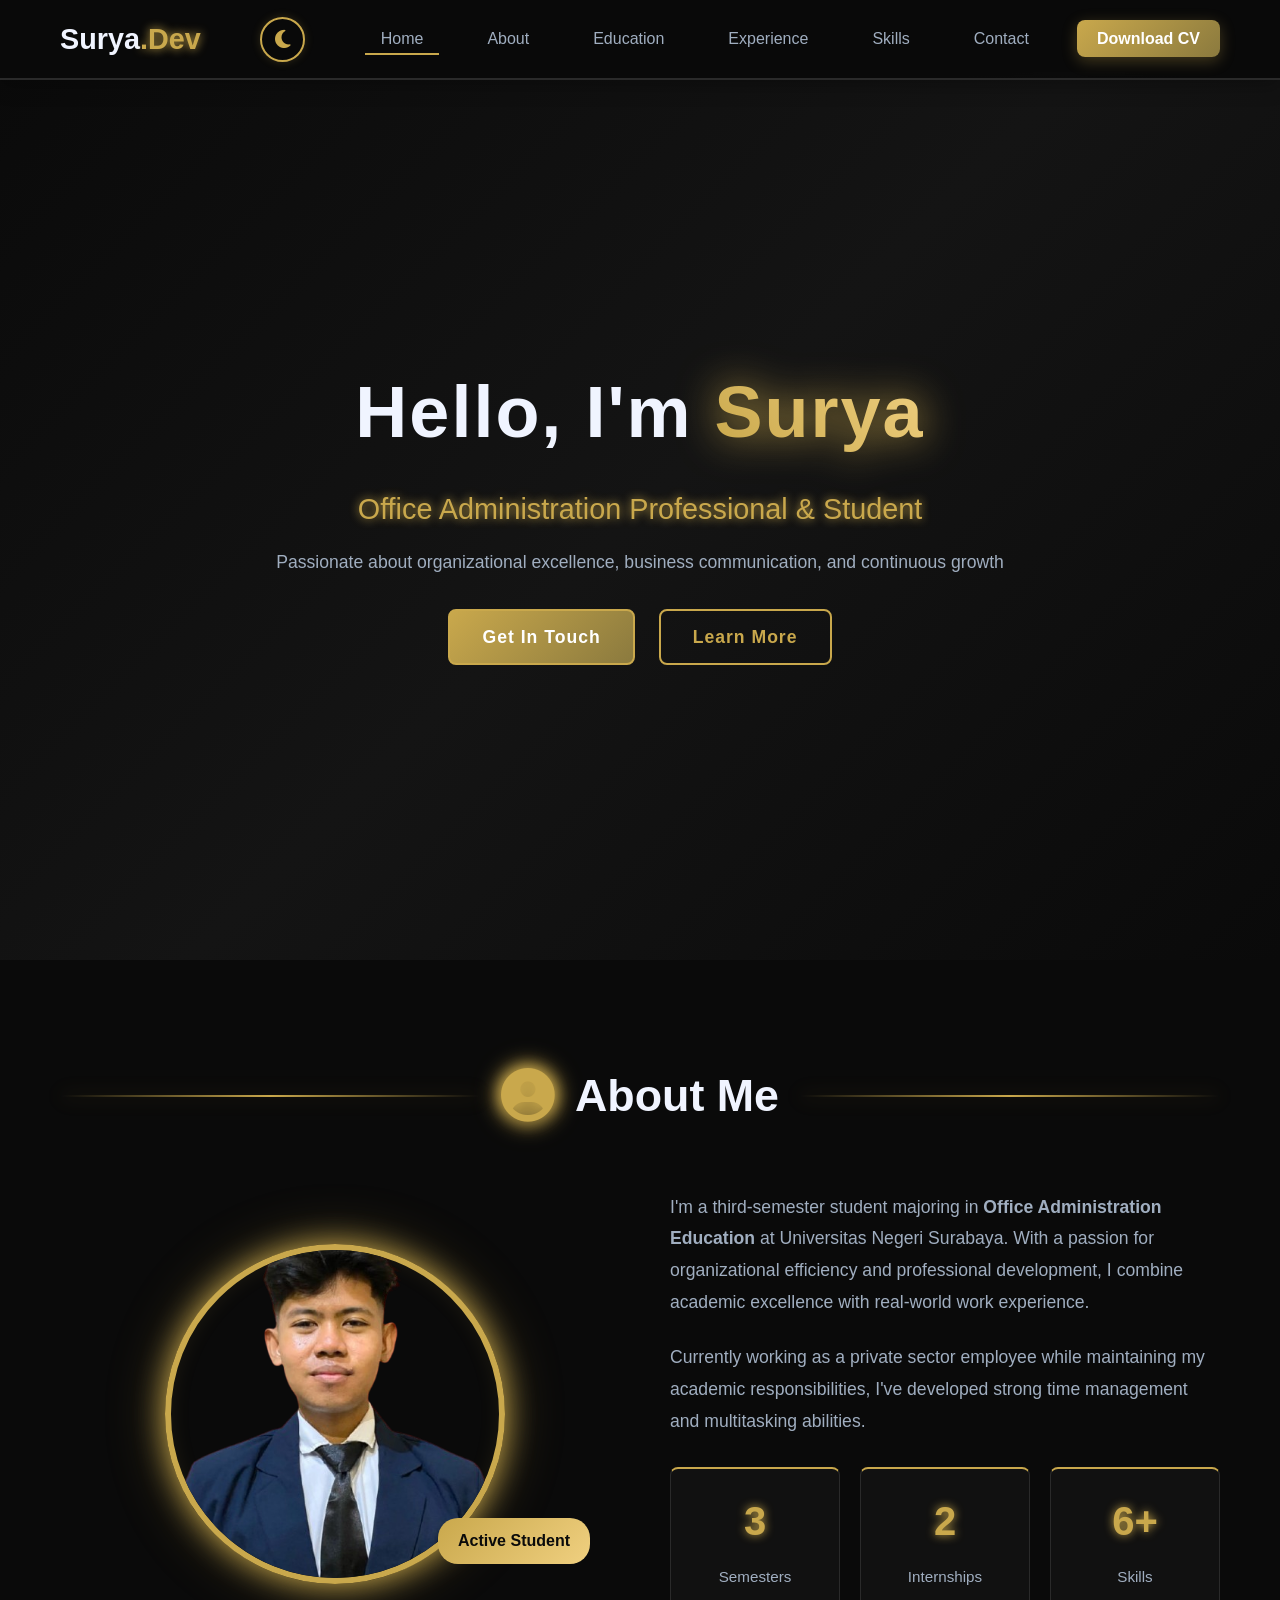
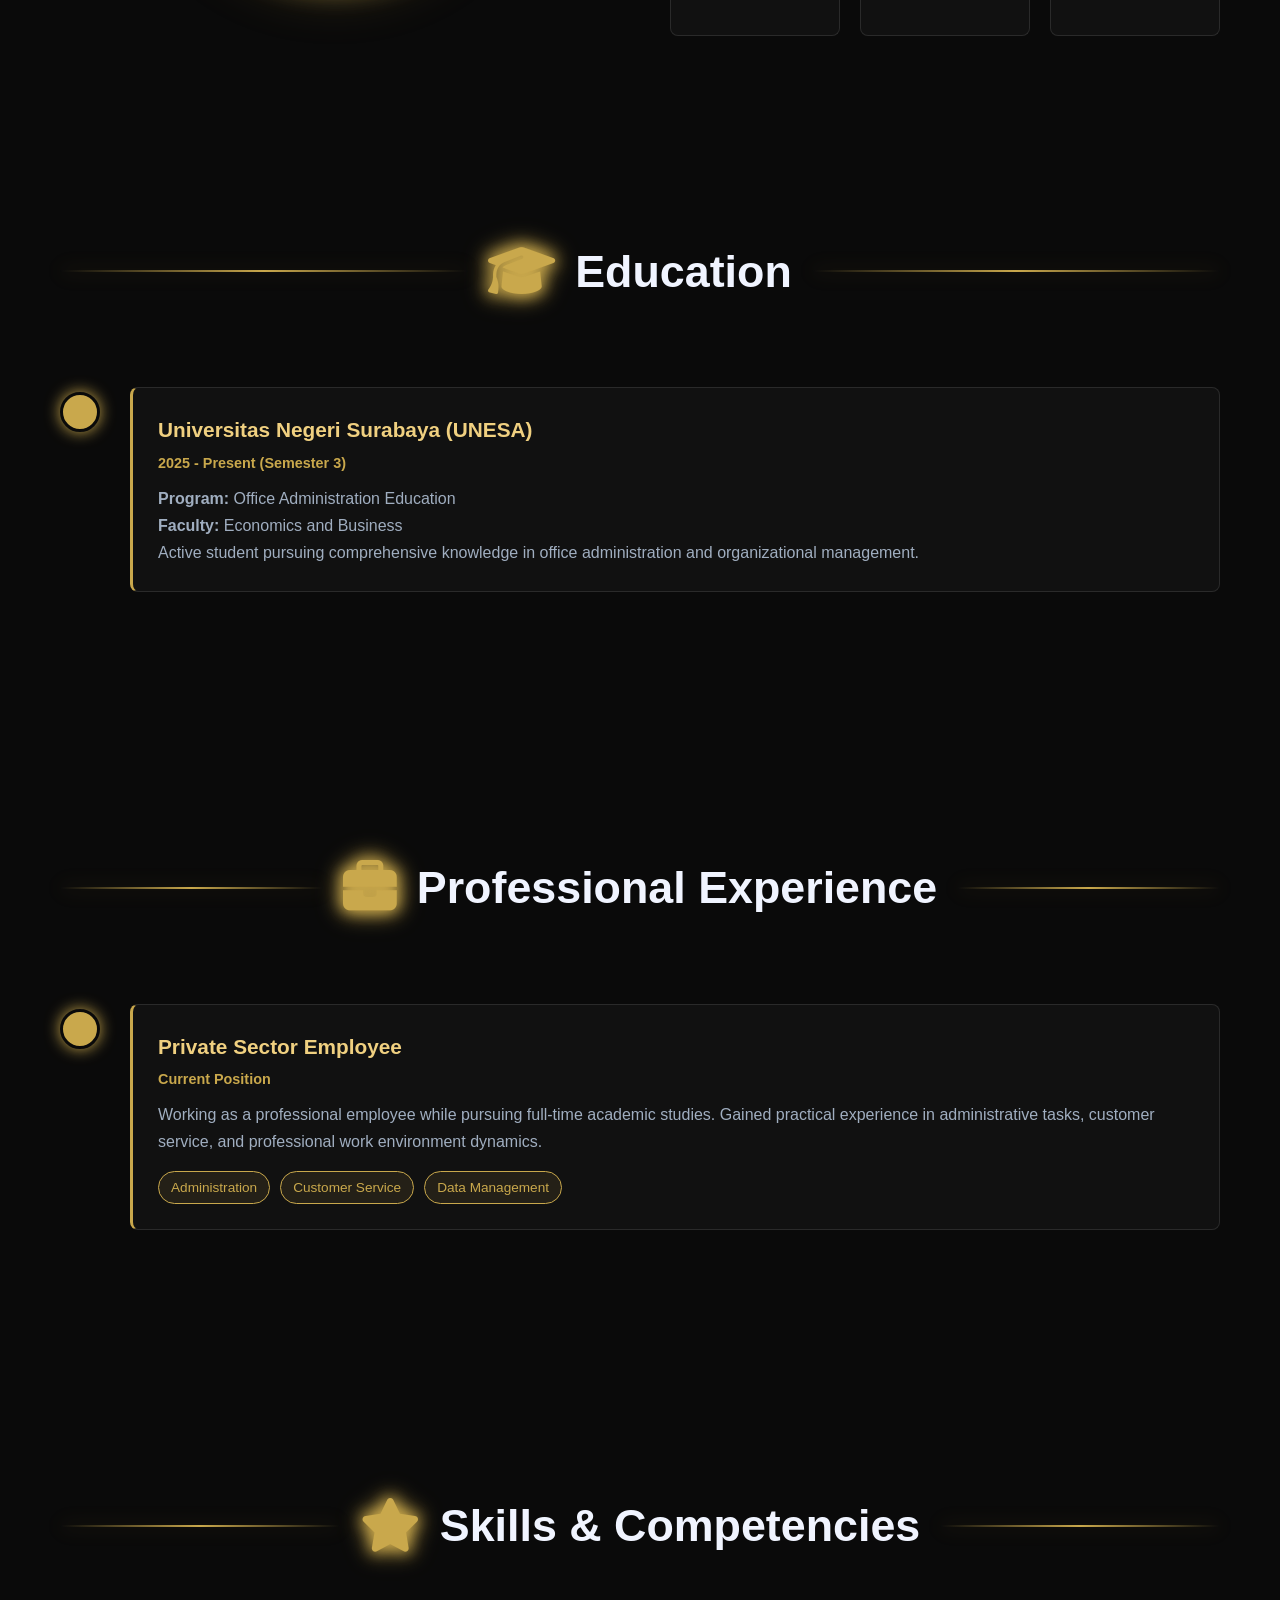
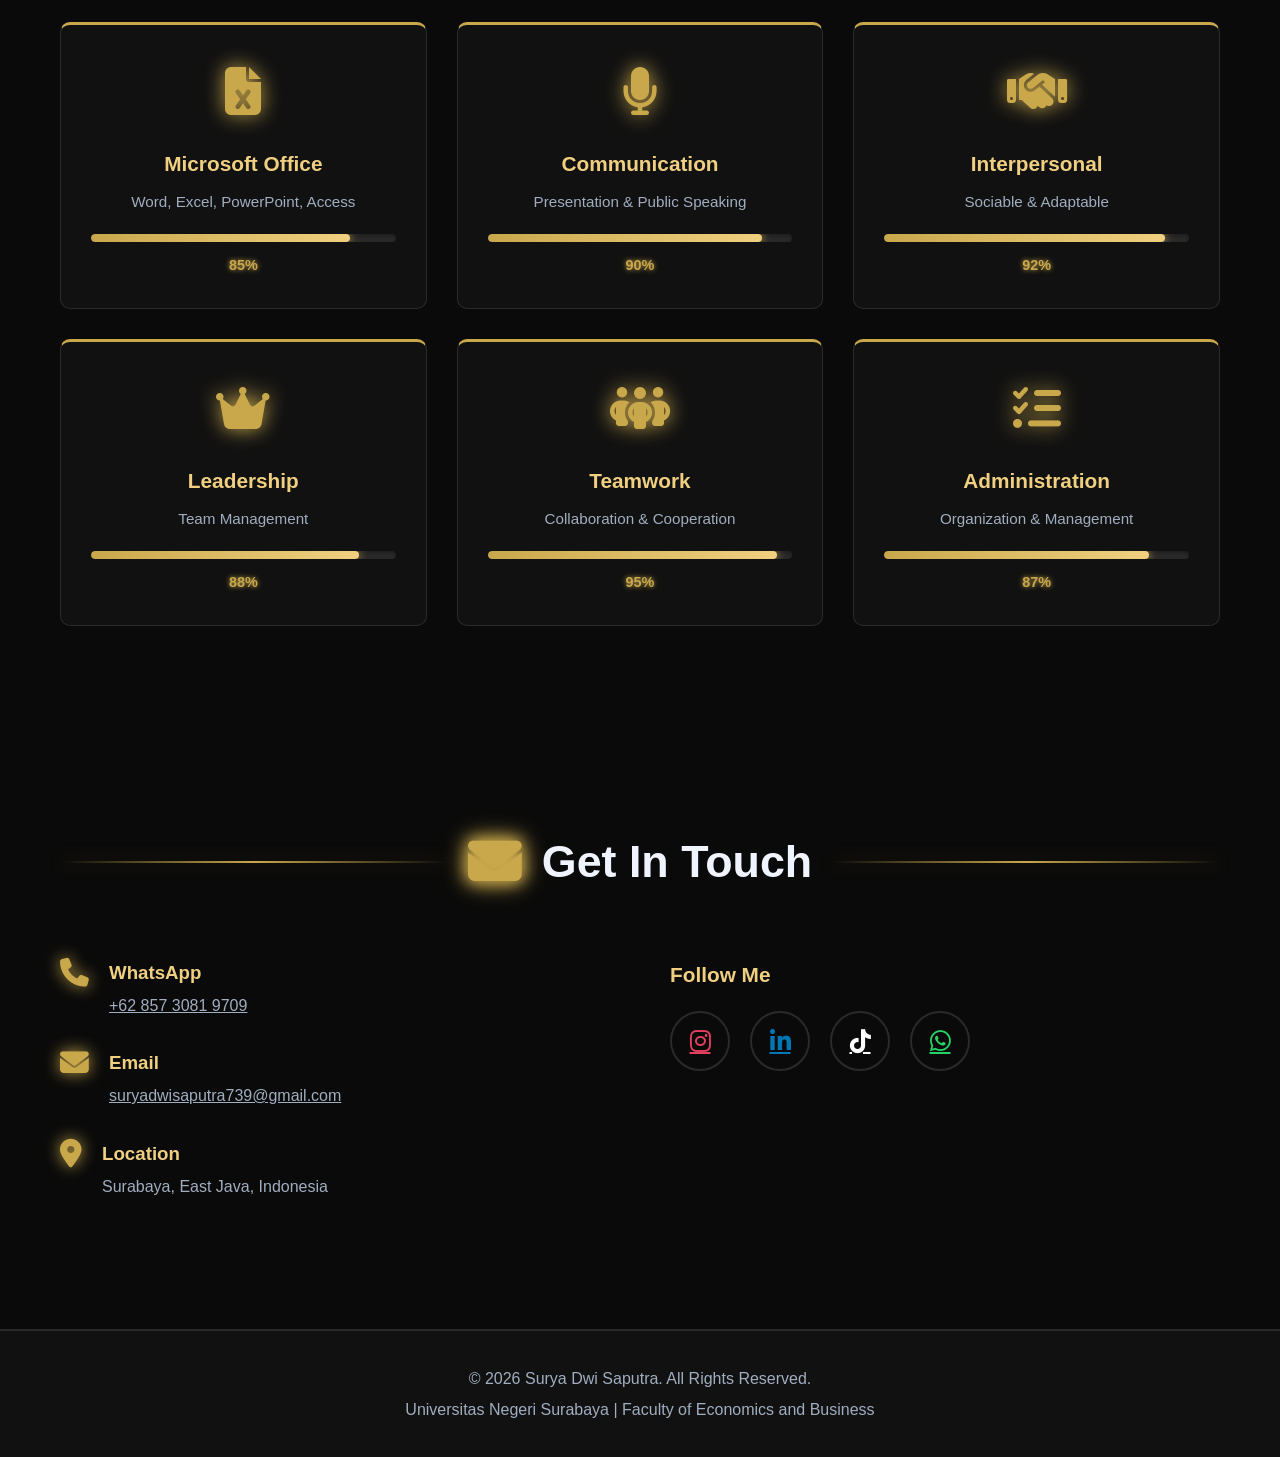
==== index.html @ aab59c37 "Add files via upload" ====
<!DOCTYPE html>
<html lang="en">
<head>
    <meta charset="UTF-8">
    <meta name="viewport" content="width=device-width, initial-scale=1.0">
    <title>Surya Dwi Saputra - Portfolio</title>
    <link rel="stylesheet" href="https://cdnjs.cloudflare.com/ajax/libs/font-awesome/6.4.0/css/all.min.css">
    <link rel="stylesheet" href="style.css">
</head>
<body>
    <!-- Progress Bar -->
    <div class="progress-bar"></div>

    <!-- Navigation -->
    <nav class="navbar">
        <div class="nav-container">
            <div class="nav-logo">
                <span class="logo-text">Surya<span class="accent">.Dev</span></span>
            </div>
            <button class="theme-toggle" id="themeToggle" title="Toggle Dark/Light Mode">
                <i class="fas fa-moon"></i>
            </button>
            <div class="hamburger" id="hamburger">
                <span></span>
                <span></span>
                <span></span>
            </div>
            <ul class="nav-menu" id="navMenu">
                <li><a href="#home" class="nav-link">Home</a></li>
                <li><a href="#about" class="nav-link">About</a></li>
                <li><a href="#education" class="nav-link">Education</a></li>
                <li><a href="#experience" class="nav-link">Experience</a></li>
                <li><a href="#skills" class="nav-link">Skills</a></li>
                <li><a href="#contact" class="nav-link">Contact</a></li>
                <li><a href="cv.pdf" class="nav-link btn-cv" download>Download CV</a></li>
            </ul>
        </div>
    </nav>

    <!-- Hero Section -->
    <section class="hero" id="home">
        <div class="hero-content">
            <h1 class="hero-title">Hello, I'm <span class="accent-text">Surya</span></h1>
            <p class="hero-subtitle">Office Administration Professional & Student</p>
            <p class="hero-description">
                Passionate about organizational excellence, business communication, and continuous growth
            </p>
            <div class="hero-buttons">
                <a href="#contact" class="btn btn-primary">Get In Touch</a>
                <a href="#about" class="btn btn-secondary">Learn More</a>
            </div>
        </div>
    </section>

    <!-- About Section -->
    <section class="section" id="about">
        <div class="container">
            <h2 class="section-title"><i class="fas fa-user-circle"></i> About Me</h2>
            <div class="about-wrapper">
                <div class="profile-container">
                    <img src="profile.png" alt="Surya Dwi Saputra" class="profile-img">
                    <div class="profile-badge">Active Student</div>
                </div>
                <div class="about-text">
                    <p>
                        I'm a third-semester student majoring in <strong>Office Administration Education</strong> at Universitas Negeri Surabaya. With a passion for organizational efficiency and professional development, I combine academic excellence with real-world work experience.
                    </p>
                    <p>
                        Currently working as a private sector employee while maintaining my academic responsibilities, I've developed strong time management and multitasking abilities.
                    </p>
                    <div class="about-stats">
                        <div class="stat-box">
                            <h3>3</h3>
                            <p>Semesters</p>
                        </div>
                        <div class="stat-box">
                            <h3>2</h3>
                            <p>Internships</p>
                        </div>
                        <div class="stat-box">
                            <h3>6+</h3>
                            <p>Skills</p>
                        </div>
                    </div>
                </div>
            </div>
        </div>
    </section>

    <!-- Education Section -->
    <section class="section" id="education">
        <div class="container">
            <h2 class="section-title"><i class="fas fa-graduation-cap"></i> Education</h2>
            <div class="timeline">
                <div class="timeline-item">
                    <div class="timeline-marker"></div>
                    <div class="timeline-content">
                        <h3>Universitas Negeri Surabaya (UNESA)</h3>
                        <p class="timeline-date">2025 - Present (Semester 3)</p>
                        <p class="timeline-description">
                            <strong>Program:</strong> Office Administration Education<br>
                            <strong>Faculty:</strong> Economics and Business<br>
                            Active student pursuing comprehensive knowledge in office administration and organizational management.
                        </p>
                    </div>
                </div>
            </div>
        </div>
    </section>

    <!-- Experience Section -->
    <section class="section" id="experience">
        <div class="container">
            <h2 class="section-title"><i class="fas fa-briefcase"></i> Professional Experience</h2>
            <div class="timeline">
                <div class="timeline-item">
                    <div class="timeline-marker"></div>
                    <div class="timeline-content">
                        <h3>Private Sector Employee</h3>
                        <p class="timeline-date">Current Position</p>
                        <p class="timeline-description">
                            Working as a professional employee while pursuing full-time academic studies. 
                            Gained practical experience in administrative tasks, customer service, and professional work environment dynamics.
                        </p>
                        <div class="timeline-tags">
                            <span class="tag">Administration</span>
                            <span class="tag">Customer Service</span>
                            <span class="tag">Data Management</span>
                        </div>
                    </div>
                </div>
            </div>
        </div>
    </section>

    <!-- Skills Section -->
    <section class="section" id="skills">
        <div class="container">
            <h2 class="section-title"><i class="fas fa-star"></i> Skills & Competencies</h2>
            <div class="skills-grid">
                <div class="skill-card">
                    <div class="skill-icon"><i class="fas fa-file-excel"></i></div>
                    <h3>Microsoft Office</h3>
                    <p>Word, Excel, PowerPoint, Access</p>
                    <div class="skill-bar">
                        <div class="skill-progress" style="width: 85%;"></div>
                    </div>
                    <span class="skill-percent">85%</span>
                </div>

                <div class="skill-card">
                    <div class="skill-icon"><i class="fas fa-microphone"></i></div>
                    <h3>Communication</h3>
                    <p>Presentation & Public Speaking</p>
                    <div class="skill-bar">
                        <div class="skill-progress" style="width: 90%;"></div>
                    </div>
                    <span class="skill-percent">90%</span>
                </div>

                <div class="skill-card">
                    <div class="skill-icon"><i class="fas fa-handshake"></i></div>
                    <h3>Interpersonal</h3>
                    <p>Sociable & Adaptable</p>
                    <div class="skill-bar">
                        <div class="skill-progress" style="width: 92%;"></div>
                    </div>
                    <span class="skill-percent">92%</span>
                </div>

                <div class="skill-card">
                    <div class="skill-icon"><i class="fas fa-crown"></i></div>
                    <h3>Leadership</h3>
                    <p>Team Management</p>
                    <div class="skill-bar">
                        <div class="skill-progress" style="width: 88%;"></div>
                    </div>
                    <span class="skill-percent">88%</span>
                </div>

                <div class="skill-card">
                    <div class="skill-icon"><i class="fas fa-people-group"></i></div>
                    <h3>Teamwork</h3>
                    <p>Collaboration & Cooperation</p>
                    <div class="skill-bar">
                        <div class="skill-progress" style="width: 95%;"></div>
                    </div>
                    <span class="skill-percent">95%</span>
                </div>

                <div class="skill-card">
                    <div class="skill-icon"><i class="fas fa-tasks"></i></div>
                    <h3>Administration</h3>
                    <p>Organization & Management</p>
                    <div class="skill-bar">
                        <div class="skill-progress" style="width: 87%;"></div>
                    </div>
                    <span class="skill-percent">87%</span>
                </div>
            </div>
        </div>
    </section>

    <!-- Contact Section -->
    <section class="section" id="contact">
        <div class="container">
            <h2 class="section-title"><i class="fas fa-envelope"></i> Get In Touch</h2>
            <div class="contact-wrapper">
                <div class="contact-info">
                    <div class="contact-item">
                        <i class="fas fa-phone"></i>
                        <div>
                            <h3>WhatsApp</h3>
                            <a href="https://wa.me/6285730819709" target="_blank">+62 857 3081 9709</a>
                        </div>
                    </div>
                    <div class="contact-item">
                        <i class="fas fa-envelope"></i>
                        <div>
                            <h3>Email</h3>
                            <a href="mailto:suryadwisaputra739@gmail.com">suryadwisaputra739@gmail.com</a>
                        </div>
                    </div>
                    <div class="contact-item">
                        <i class="fas fa-map-marker-alt"></i>
                        <div>
                            <h3>Location</h3>
                            <p>Surabaya, East Java, Indonesia</p>
                        </div>
                    </div>
                </div>
                <div class="social-links">
                    <h3>Follow Me</h3>
                    <div class="social-buttons">
                        <a href="https://www.instagram.com/sryaasptraa" target="_blank" class="social-btn instagram" title="Instagram">
                            <i class="fab fa-instagram"></i>
                        </a>
                        <a href="https://www.linkedin.com/in/surya-dwi-saputra-48396b37a" target="_blank" class="social-btn linkedin" title="LinkedIn">
                            <i class="fab fa-linkedin-in"></i>
                        </a>
                        <a href="https://www.tiktok.com/@sryaasptraa" target="_blank" class="social-btn tiktok" title="TikTok">
                            <i class="fab fa-tiktok"></i>
                        </a>
                        <a href="https://wa.me/6285730819709" target="_blank" class="social-btn whatsapp" title="WhatsApp">
                            <i class="fab fa-whatsapp"></i>
                        </a>
                    </div>
                </div>
            </div>
        </div>
    </section>

    <!-- Footer -->
    <footer class="footer">
        <p>&copy; 2026 Surya Dwi Saputra. All Rights Reserved.</p>
        <p>Universitas Negeri Surabaya | Faculty of Economics and Business</p>
    </footer>

    <!-- Back to Top Button -->
    <button class="back-to-top" id="backToTop" title="Back to top">
        <i class="fas fa-chevron-up"></i>
    </button>

    <script src="script.js"></script>
</body>
</html>
---- style.css ----
/* ============================================
   PORTFOLIO CSS - SURYA DWISAPUTRA
   ============================================ */

/* CSS Variables */
:root {
    --primary-gold: #c9a84c;
    --light-gold: #f0d080;
    --dark-gold: #8b7a3e;
    --accent-gold: #d4af37;
    --primary-black: #0a0a0a;
    --dark-gray: #1a1a1a;
    --card-bg: #111111;
    --border-color: #2a2a2a;
    --accent-gold: #fbbf24;
    --text-light: #f0f4ff;
    --text-gray: #a0aec0;
    --text-muted: #6b7280;
    --transition: all 0.4s cubic-bezier(0.25, 0.46, 0.45, 0.94);
    --shadow-glow: 0 0 20px rgba(201, 168, 76, 0.3);
    --shadow-strong: 0 8px 32px rgba(0, 0, 0, 0.4);
}

/* Global */
* {
    margin: 0;
    padding: 0;
    box-sizing: border-box;
}

html {
    scroll-behavior: smooth;
}

body {
    font-family: 'Segoe UI', Tahoma, Geneva, Verdana, sans-serif;
    background: var(--primary-black);
    color: var(--text-light);
    line-height: 1.6;
    overflow-x: hidden;
}

/* Progress Bar */
.progress-bar {
    position: fixed;
    top: 0;
    left: 0;
    height: 3px;
    background: linear-gradient(90deg, var(--primary-gold), var(--light-gold), var(--primary-gold));
    width: 0%;
    z-index: 1000;
    box-shadow: var(--shadow-glow);
}

/* Navigation */
.navbar {
    position: fixed;
    top: 0;
    width: 100%;
    background: rgba(10, 10, 10, 0.95);
    backdrop-filter: blur(10px);
    border-bottom: 2px solid var(--border-color);
    box-shadow: 0 4px 20px rgba(0, 0, 0, 0.3);
    z-index: 999;
    padding: 1rem 0;
    transition: var(--transition);
}

.nav-container {
    max-width: 1200px;
    margin: 0 auto;
    padding: 0 20px;
    display: flex;
    justify-content: space-between;
    align-items: center;
    gap: 1rem;
}

.nav-logo {
    font-size: 1.8em;
    font-weight: bold;
    color: var(--text-light);
}

.logo-text .accent {
    color: var(--primary-gold);
    text-shadow: 0 0 10px var(--primary-gold);
}

.nav-menu {
    display: flex;
    list-style: none;
    gap: 2rem;
    align-items: center;
    order: 2;
}

.nav-link {
    color: var(--text-gray);
    text-decoration: none;
    transition: var(--transition);
    padding: 0.5rem 1rem;
    border-radius: 4px;
    position: relative;
}

/* Theme Toggle Button */
.theme-toggle {
    width: 45px;
    height: 45px;
    border-radius: 50%;
    border: 2px solid var(--primary-gold);
    background: transparent;
    color: var(--primary-gold);
    cursor: pointer;
    font-size: 1.3em;
    transition: all 0.4s cubic-bezier(0.25, 0.46, 0.45, 0.94);
    display: flex;
    align-items: center;
    justify-content: center;
    margin: 0 auto;
    box-shadow: 0 0 10px rgba(201, 168, 76, 0.2);
    order: 2;
}

.theme-toggle:hover {
    background: var(--primary-gold);
    color: var(--primary-black);
    box-shadow: 0 0 20px var(--primary-gold);
    transform: scale(1.1) rotate(20deg);
}

.theme-toggle i {
    transition: transform 0.6s ease;
}

.theme-toggle.sun i {
    transform: rotate(360deg);
}

.nav-link::after {
    content: '';
    position: absolute;
    bottom: 0;
    left: 0;
    width: 0;
    height: 2px;
    background: var(--primary-gold);
    transition: width 0.3s ease;
}

.nav-link:hover::after,
.nav-link.active::after {
    width: 100%;
}

.nav-link:hover {
    color: var(--light-gold);
    text-shadow: 0 0 8px var(--primary-gold);
}

/* Hamburger Menu */
.hamburger {
    display: none;
    flex-direction: column;
    cursor: pointer;
    order: 3;
}

.hamburger span {
    width: 25px;
    height: 3px;
    background: var(--primary-gold);
    margin: 5px 0;
    transition: var(--transition);
    border-radius: 3px;
}

/* Hero Section */
.hero {
    min-height: 100vh;
    display: flex;
    align-items: center;
    justify-content: center;
    background: linear-gradient(135deg, rgba(10, 10, 10, 1) 0%, rgba(20, 20, 20, 1) 50%, rgba(10, 10, 10, 1) 100%);
    margin-top: 60px;
    position: relative;
    overflow: hidden;
}

.hero::before {
    content: '';
    position: absolute;
    top: -50%;
    right: -50%;
    width: 600px;
    height: 600px;
    background: radial-gradient(circle, rgba(201, 168, 76, 0.1) 0%, transparent 70%);
    animation: float 20s ease-in-out infinite;
}

.hero-content {
    position: relative;
    z-index: 2;
    text-align: center;
    max-width: 800px;
    padding: 0 20px;
    animation: fadeInUp 1s ease-out;
}

.hero-title {
    font-size: clamp(2.5em, 8vw, 4.5em);
    font-weight: 800;
    margin-bottom: 1rem;
    color: var(--text-light);
    letter-spacing: 2px;
}

.accent-text {
    background: linear-gradient(45deg, var(--primary-gold), var(--light-gold));
    -webkit-background-clip: text;
    -webkit-text-fill-color: transparent;
    background-clip: text;
    filter: drop-shadow(0 0 20px var(--primary-gold));
}

.hero-subtitle {
    font-size: 1.8em;
    color: var(--primary-gold);
    margin-bottom: 1rem;
    text-shadow: 0 0 10px var(--primary-gold);
    animation: slideInUp 1s ease-out 0.2s backwards;
}

.hero-description {
    font-size: 1.1em;
    color: var(--text-gray);
    margin-bottom: 2rem;
    animation: slideInUp 1s ease-out 0.4s backwards;
}

.hero-buttons {
    display: flex;
    gap: 1.5rem;
    justify-content: center;
    flex-wrap: wrap;
    animation: slideInUp 1s ease-out 0.6s backwards;
}

/* Buttons */
.btn {
    padding: 12px 32px;
    font-size: 1.1em;
    border: 2px solid var(--primary-gold);
    border-radius: 8px;
    text-decoration: none;
    transition: var(--transition);
    cursor: pointer;
    font-weight: 600;
    letter-spacing: 1px;
    position: relative;
    overflow: hidden;
}

.btn::before {
    content: '';
    position: absolute;
    top: 0;
    left: -100%;
    width: 100%;
    height: 100%;
    background: var(--primary-gold);
    transition: left 0.4s ease;
    z-index: -1;
}

.btn:hover::before {
    left: 0;
}

.btn-primary {
    color: var(--primary-black);
    background: var(--primary-gold);
}

.btn-primary:hover {
    color: var(--primary-black);
    box-shadow: 0 0 20px var(--primary-gold), inset 0 0 20px rgba(255,255,255,0.2);
    transform: translateY(-3px);
}

.btn-secondary {
    color: var(--primary-gold);
    background: transparent;
}

.btn-secondary:hover {
    color: var(--primary-black);
    border-color: var(--light-gold);
    text-shadow: none;
    box-shadow: 0 0 20px var(--primary-gold);
}

/* Container & Sections */
.container {
    max-width: 1200px;
    margin: 0 auto;
    padding: 0 20px;
}

.section {
    padding: 100px 0;
    position: relative;
}

.section-title {
    font-size: 2.8em;
    text-align: center;
    margin-bottom: 60px;
    color: var(--text-light);
    display: flex;
    align-items: center;
    justify-content: center;
    gap: 20px;
    position: relative;
}

.section-title::before,
.section-title::after {
    content: '';
    flex: 1;
    height: 2px;
    background: linear-gradient(90deg, transparent, var(--primary-gold), transparent);
    box-shadow: var(--shadow-glow);
}

.section-title i {
    color: var(--primary-gold);
    text-shadow: 0 0 15px var(--primary-gold);
    font-size: 1.2em;
    filter: drop-shadow(0 0 10px var(--primary-gold));
    animation: float 4s ease-in-out infinite;
}

/* About Section */
.about-wrapper {
    display: grid;
    grid-template-columns: 1fr 1fr;
    gap: 60px;
    align-items: center;
}

.profile-container {
    position: relative;
    display: flex;
    justify-content: center;
    animation: slideInLeft 1s ease-out;
}

.profile-img {
    width: 340px;
    height: 340px;
    border-radius: 50%;
    object-fit: cover;
    border: 6px solid var(--primary-gold);
    box-shadow: 
        0 0 30px var(--primary-gold),
        0 0 60px rgba(201, 168, 76, 0.3),
        inset 0 0 20px rgba(201, 168, 76, 0.1);
    animation: glow-pulse 4s ease-in-out infinite, float 4s ease-in-out infinite;
    transition: var(--transition);
}

.profile-img:hover {
    transform: scale(1.08);
    box-shadow: 
        0 0 50px var(--primary-gold),
        0 0 100px rgba(201, 168, 76, 0.5),
        inset 0 0 30px rgba(201, 168, 76, 0.2);
}

.profile-badge {
    position: absolute;
    bottom: 20px;
    right: 20px;
    background: linear-gradient(135deg, var(--primary-gold), var(--light-gold));
    color: var(--primary-black);
    padding: 10px 20px;
    border-radius: 20px;
    font-weight: 600;
    animation: slideInUp 1s ease-out 0.3s backwards;
}

.about-text {
    animation: slideInRight 1s ease-out;
}

.about-text p {
    font-size: 1.1em;
    color: var(--text-gray);
    margin-bottom: 1.5rem;
    line-height: 1.8;
}

.about-stats {
    display: grid;
    grid-template-columns: repeat(3, 1fr);
    gap: 20px;
    margin-top: 30px;
}

.stat-box {
    background: var(--card-bg);
    border: 1px solid var(--border-color);
    border-top: 2px solid var(--primary-gold);
    padding: 20px;
    border-radius: 8px;
    text-align: center;
    transition: var(--transition);
}

.stat-box:hover {
    border-color: var(--primary-gold);
    box-shadow: 0 0 20px var(--primary-gold), var(--shadow-strong);
    transform: translateY(-5px);
}

.stat-box h3 {
    font-size: 2.5em;
    color: var(--primary-gold);
    text-shadow: 0 0 10px var(--primary-gold);
    margin-bottom: 10px;
}

.stat-box p {
    color: var(--text-gray);
    font-size: 0.95em;
}

/* Timeline */
.timeline {
    position: relative;
    padding: 20px 0;
}

.timeline-item {
    display: flex;
    gap: 30px;
    margin-bottom: 40px;
    animation: fadeInUp 1s ease-out;
}

.timeline-marker {
    position: relative;
    width: 40px;
    height: 40px;
    background: var(--primary-gold);
    border-radius: 50%;
    border: 3px solid var(--primary-black);
    box-shadow: 0 0 15px var(--primary-gold);
    flex-shrink: 0;
    margin-top: 5px;
}

.timeline-marker::after {
    content: '';
    position: absolute;
    bottom: -40px;
    left: 50%;
    transform: translateX(-50%);
    width: 2px;
    height: 40px;
    background: linear-gradient(180deg, var(--primary-gold), transparent);
}

.timeline-item:last-child .timeline-marker::after {
    display: none;
}

.timeline-content {
    flex: 1;
    background: var(--card-bg);
    border: 1px solid var(--border-color);
    border-left: 3px solid var(--primary-gold);
    padding: 25px;
    border-radius: 8px;
    transition: var(--transition);
}

.timeline-content:hover {
    border-color: var(--primary-gold);
    box-shadow: var(--shadow-glow), var(--shadow-strong);
    transform: translateX(10px);
}

.timeline-content h3 {
    color: var(--light-gold);
    margin-bottom: 5px;
    font-size: 1.3em;
}

.timeline-date {
    color: var(--primary-gold);
    font-weight: 600;
    margin-bottom: 10px;
    font-size: 0.9em;
}

.timeline-description {
    color: var(--text-gray);
    line-height: 1.7;
}

.timeline-tags {
    display: flex;
    gap: 10px;
    margin-top: 15px;
    flex-wrap: wrap;
}

.tag {
    display: inline-block;
    background: rgba(201, 168, 76, 0.1);
    color: var(--primary-gold);
    padding: 5px 12px;
    border-radius: 20px;
    font-size: 0.85em;
    border: 1px solid var(--primary-gold);
    transition: var(--transition);
}

.tag:hover {
    background: var(--primary-gold);
    color: var(--primary-black);
}

/* Skills Section */
.skills-grid {
    display: grid;
    grid-template-columns: repeat(auto-fit, minmax(280px, 1fr));
    gap: 30px;
}

.skill-card {
    background: var(--card-bg);
    border: 1px solid var(--border-color);
    border-top: 3px solid var(--primary-gold);
    padding: 30px;
    border-radius: 10px;
    text-align: center;
    transition: var(--transition);
    position: relative;
    overflow: hidden;
    animation: fadeInUp 1s ease-out;
}

.skill-card::before {
    content: '';
    position: absolute;
    top: 0;
    left: -100%;
    width: 100%;
    height: 100%;
    background: linear-gradient(90deg, transparent, rgba(201, 168, 76, 0.1), transparent);
    transition: left 0.6s ease;
}

.skill-card:hover::before {
    left: 100%;
}

.skill-card:hover {
    border-color: var(--primary-gold);
    box-shadow: var(--shadow-glow), var(--shadow-strong);
    transform: translateY(-12px);
    background: linear-gradient(135deg, var(--card-bg) 0%, rgba(201, 168, 76, 0.05) 100%);
}

.skill-icon {
    font-size: 3em;
    color: var(--primary-gold);
    margin-bottom: 15px;
    filter: drop-shadow(0 0 10px var(--primary-gold));
    animation: float 3.5s ease-in-out infinite;
}

.skill-card h3 {
    color: var(--light-gold);
    margin-bottom: 10px;
    font-size: 1.3em;
}

.skill-card p {
    color: var(--text-gray);
    margin-bottom: 20px;
    font-size: 0.95em;
}

/* Skill Progress Bar */
.skill-bar {
    height: 8px;
    background: var(--border-color);
    border-radius: 10px;
    overflow: hidden;
    margin-bottom: 10px;
    box-shadow: inset 0 2px 4px rgba(0,0,0,0.3);
}

.skill-progress {
    height: 100%;
    background: linear-gradient(90deg, var(--primary-gold), var(--light-gold));
    border-radius: 10px;
    box-shadow: 0 0 10px var(--primary-gold);
    animation: progressBar 1.5s ease-out;
}

.skill-percent {
    color: var(--primary-gold);
    font-weight: 600;
    font-size: 0.9em;
    text-shadow: 0 0 5px var(--primary-gold);
}

/* Contact Section */
.contact-wrapper {
    display: grid;
    grid-template-columns: 1fr 1fr;
    gap: 60px;
}

.contact-info {
    animation: slideInLeft 1s ease-out;
}

.contact-item {
    display: flex;
    gap: 20px;
    margin-bottom: 30px;
    transition: var(--transition);
}

.contact-item i {
    font-size: 1.8em;
    color: var(--primary-gold);
    filter: drop-shadow(0 0 8px var(--primary-gold));
    flex-shrink: 0;
}

.contact-item h3 {
    color: var(--light-gold);
    margin-bottom: 5px;
}

.contact-item a,
.contact-item p {
    color: var(--text-gray);
    transition: var(--transition);
}

.contact-item a:hover {
    color: var(--primary-gold);
    text-shadow: 0 0 10px var(--primary-gold);
}

.social-links {
    animation: slideInRight 1s ease-out;
}

.social-links h3 {
    color: var(--light-gold);
    margin-bottom: 20px;
    font-size: 1.3em;
}

.social-buttons {
    display: flex;
    gap: 20px;
    flex-wrap: wrap;
}

.social-btn {
    width: 60px;
    height: 60px;
    border-radius: 50%;
    display: flex;
    align-items: center;
    justify-content: center;
    font-size: 1.5em;
    transition: var(--transition);
    border: 2px solid var(--border-color);
}

.social-btn.instagram {
    color: #E4405F;
}

.social-btn.linkedin {
    color: #0077B5;
}

.social-btn.tiktok {
    color: #FFFFFF;
}

.social-btn.whatsapp {
    color: #25D366;
}

.social-btn:hover {
    border-color: var(--primary-gold);
    box-shadow: 0 0 15px var(--primary-gold);
    transform: translateY(-5px) scale(1.1);
}

/* Footer */
.footer {
    background: var(--card-bg);
    border-top: 2px solid var(--border-color);
    padding: 30px;
    text-align: center;
    color: var(--text-gray);
}

.footer p {
    margin: 5px 0;
}

/* Back to Top Button */
.back-to-top {
    position: fixed;
    bottom: 30px;
    right: 30px;
    width: 50px;
    height: 50px;
    background: var(--primary-gold);
    color: var(--primary-black);
    border: none;
    border-radius: 50%;
    font-size: 1.5em;
    cursor: pointer;
    transition: var(--transition);
    box-shadow: 0 4px 15px rgba(201, 168, 76, 0.3);
    opacity: 0;
    visibility: hidden;
    z-index: 998;
}

.back-to-top.show {
    opacity: 1;
    visibility: visible;
}

.back-to-top:hover {
    transform: translateY(-5px) scale(1.1);
    box-shadow: 0 8px 25px rgba(201, 168, 76, 0.5);
}

/* Animations */
@keyframes fadeInUp {
    from {
        opacity: 0;
        transform: translateY(30px);
    }
    to {
        opacity: 1;
        transform: translateY(0);
    }
}

@keyframes slideInUp {
    from {
        opacity: 0;
        transform: translateY(40px);
    }
    to {
        opacity: 1;
        transform: translateY(0);
    }
}

@keyframes slideInLeft {
    from {
        opacity: 0;
        transform: translateX(-40px);
    }
    to {
        opacity: 1;
        transform: translateX(0);
    }
}

@keyframes slideInRight {
    from {
        opacity: 0;
        transform: translateX(40px);
    }
    to {
        opacity: 1;
        transform: translateX(0);
    }
}

@keyframes float {
    0%, 100% {
        transform: translateY(0px);
    }
    50% {
        transform: translateY(-15px);
    }
}

@keyframes glow-pulse {
    0%, 100% {
        box-shadow: 
            0 0 30px var(--primary-gold),
            0 0 60px rgba(201, 168, 76, 0.3),
            inset 0 0 20px rgba(201, 168, 76, 0.1);
    }
    50% {
        box-shadow: 
            0 0 50px var(--primary-gold),
            0 0 100px rgba(201, 168, 76, 0.5),
            inset 0 0 30px rgba(201, 168, 76, 0.15);
    }
}

@keyframes progressBar {
    from {
        width: 0 !important;
    }
    to {
        width: var(--width);
    }
}

/* Responsive */
@media (max-width: 768px) {
    .nav-menu {
        display: none;
        position: absolute;
        top: 70px;
        left: 0;
        flex-direction: column;
        background-color: var(--card-bg);
        width: 100%;
        text-align: center;
        gap: 0;
    }

    .nav-menu.active {
        display: flex;
    }

    .nav-link {
        padding: 1rem;
        border-radius: 0;
    }

    .hamburger {
        display: flex;
    }

    .about-wrapper,
    .contact-wrapper {
        grid-template-columns: 1fr;
    }

    .profile-img {
        width: 280px;
        height: 280px;
    }

    .skills-grid {
        grid-template-columns: 1fr;
    }

    .social-buttons {
        justify-content: center;
    }

    .back-to-top {
        width: 45px;
        height: 45px;
        bottom: 20px;
        right: 20px;
        font-size: 1.2em;
    }

    .section {
        padding: 60px 0;
    }

    .section-title {
        font-size: 2em;
    }
}
/* Download CV Button Styling */
.btn-cv {
    background: linear-gradient(135deg, var(--primary-gold), var(--dark-gold)) !important;
    color: white !important;
    padding: 10px 20px !important;
    border-radius: 8px !important;
    border: none !important;
    font-weight: 600 !important;
    transition: all 0.3s ease !important;
    box-shadow: 0 4px 15px rgba(201, 168, 76, 0.3) !important;
}

.btn-cv:hover {
    background: linear-gradient(135deg, var(--dark-gold), var(--accent-gold)) !important;
    box-shadow: 0 6px 25px rgba(201, 168, 76, 0.5) !important;
    transform: translateY(-2px) !important;
}

/* Hero Accent Text */
.accent-text {
    background: linear-gradient(45deg, var(--primary-gold), var(--light-gold));
    -webkit-background-clip: text;
    -webkit-text-fill-color: transparent;
    background-clip: text;
    filter: drop-shadow(0 0 20px var(--primary-gold));
}

/* Hero Subtitle */
.hero-subtitle {
    font-size: 1.8em;
    color: var(--primary-gold);
    text-shadow: 0 0 10px var(--primary-gold);
}

/* Button Gradient */
.btn-primary {
    color: white;
    background: linear-gradient(135deg, var(--primary-gold), var(--dark-gold));
}

.btn-primary:hover {
    box-shadow: 0 0 20px var(--primary-gold), inset 0 0 20px rgba(255,255,255,0.2);
}

.btn-secondary {
    color: var(--primary-gold);
    border-color: var(--primary-gold);
}

.btn-secondary:hover {
    box-shadow: 0 0 20px var(--primary-gold);
}

/* ============================================
   DARK MODE TOGGLE
   ============================================ */

/* Light Mode Colors */
body[data-theme="light"] {
    --primary-black: #ffffff;
    --dark-gray: #f5f5f5;
    --card-bg: #f9f9f9;
    --border-color: #e0e0e0;
    --text-light: #1a1a1a;
    --text-gray: #555555;
    --text-muted: #888888;
    --shadow-glow: 0 0 20px rgba(201, 168, 76, 0.2);
    --shadow-strong: 0 8px 32px rgba(0, 0, 0, 0.1);
}

body[data-theme="light"] .navbar {
    background: rgba(255, 255, 255, 0.95);
    border-bottom-color: #e0e0e0;
}

body[data-theme="light"] section {
    background: #f9f9f9;
    border-color: #e0e0e0;
    border-top-color: var(--primary-gold);
}

body[data-theme="light"] .skill-card,
body[data-theme="light"] .timeline-content,
body[data-theme="light"] .stat-box,
body[data-theme="light"] .contact-item {
    background: white;
    border-color: #e0e0e0;
}

body[data-theme="light"] .footer {
    background: #f5f5f5;
    border-top-color: #e0e0e0;
}

body[data-theme="light"] .hero {
    background: linear-gradient(135deg, #f5f5f5 0%, #ffffff 50%, #f5f5f5 100%);
}

/* Theme Toggle Button */
.theme-toggle {
    width: 45px;
    height: 45px;
    border-radius: 50%;
    border: 2px solid var(--primary-gold);
    background: transparent;
    color: var(--primary-gold);
    cursor: pointer;
    font-size: 1.3em;
    transition: all 0.4s cubic-bezier(0.25, 0.46, 0.45, 0.94);
    display: flex;
    align-items: center;
    justify-content: center;
    margin: 0 15px;
    box-shadow: 0 0 10px rgba(201, 168, 76, 0.2);
}

.theme-toggle:hover {
    background: var(--primary-gold);
    color: var(--primary-black);
    box-shadow: 0 0 20px var(--primary-gold);
    transform: scale(1.1) rotate(20deg);
}

.theme-toggle i {
    transition: transform 0.6s ease;
}

.theme-toggle.sun i {
    transform: rotate(360deg);
}

/* Smooth transition untuk theme switch */
* {
    transition: background-color 0.4s ease, color 0.4s ease, border-color 0.4s ease;
}

/* Exclude animations dari transition smooth */
section,
.skill-card,
.timeline-content,
.stat-box {
    animation: none !important;
}

@media (max-width: 768px) {
    .theme-toggle {
        width: 40px;
        height: 40px;
        margin: 0 10px;
        font-size: 1.1em;
/* Light Mode (Purple & Blue Theme) */
body[data-theme="light"] {
    --primary-black: #1a1f3a;
    --dark-gray: #252d4a;
    --card-bg: #1f2844;
    --border-color: #3a4560;
    --text-light: #e0e7ff;
    --text-gray: #a0aec0;
    --text-muted: #6b7280;
    --shadow-glow: 0 0 20px rgba(91, 123, 253, 0.3);
    --shadow-strong: 0 8px 32px rgba(0, 0, 0, 0.4);
}

body[data-theme="light"] .navbar {
    background: rgba(26, 31, 58, 0.95);
    border-bottom-color: #3a4560;
}

body[data-theme="light"] section {
    background: #1f2844;
    border-color: #3a4560;
    border-top-color: #5B7BFD;
}

body[data-theme="light"] .skill-card,
body[data-theme="light"] .timeline-content,
body[data-theme="light"] .stat-box,
body[data-theme="light"] .contact-item {
    background: #252d4a;
    border-color: #3a4560;
    border-top-color: #5B7BFD;
}

body[data-theme="light"] .footer {
    background: #1a1f3a;
    border-top-color: #3a4560;
}

body[data-theme="light"] .hero {
    background: linear-gradient(135deg, #1a1f3a 0%, #252d4a 50%, #1a1f3a 100%);
}

body[data-theme="light"] .accent,
body[data-theme="light"] .accent-text,
body[data-theme="light"] .primary-gold,
body[data-theme="light"] .section-title,
body[data-theme="light"] .light-gold {
    color: #5B7BFD !important;
    text-shadow: 0 0 10px rgba(91, 123, 253, 0.5) !important;
}

body[data-theme="light"] .primary-gold,
body[data-theme="light"] .primary-gold::before,
body[data-theme="light"] .primary-gold::after {
    color: #5B7BFD !important;
    background-color: rgba(91, 123, 253, 0.1) !important;
    border-color: #5B7BFD !important;
    box-shadow: 0 0 15px rgba(91, 123, 253, 0.3) !important;
}

body[data-theme="light"] .btn-primary {
    background: linear-gradient(135deg, #5B7BFD, #8B5CF6) !important;
    border-color: #5B7BFD !important;
    color: white !important;
}

body[data-theme="light"] .btn-primary:hover {
    box-shadow: 0 0 20px #5B7BFD, inset 0 0 20px rgba(255,255,255,0.2) !important;
}

body[data-theme="light"] .btn-secondary {
    color: #5B7BFD !important;
    border-color: #5B7BFD !important;
}

body[data-theme="light"] .btn-secondary:hover {
    box-shadow: 0 0 20px #5B7BFD !important;
}

body[data-theme="light"] .skill-icon,
body[data-theme="light"] .section-title i,
body[data-theme="light"] .timeline-marker {
    color: #5B7BFD !important;
    filter: drop-shadow(0 0 10px rgba(91, 123, 253, 0.5)) !important;
}

body[data-theme="light"] .profile-img {
    border-color: #5B7BFD !important;
    box-shadow: 0 0 30px #5B7BFD, 0 0 60px rgba(91, 123, 253, 0.3), inset 0 0 20px rgba(91, 123, 253, 0.1) !important;
}

body[data-theme="light"] .profile-badge {
    background: linear-gradient(135deg, #5B7BFD, #8B5CF6) !important;
}

body[data-theme="light"] .stat-box:hover {
    border-color: #5B7BFD !important;
    box-shadow: 0 0 20px #5B7BFD, 0 0 24px rgba(91, 123, 253, 0.2) !important;
}

body[data-theme="light"] .tag {
    color: #5B7BFD !important;
    border-color: #5B7BFD !important;
    background: rgba(91, 123, 253, 0.1) !important;
}

body[data-theme="light"] .tag:hover {
    background: #5B7BFD !important;
    color: white !important;
}

body[data-theme="light"] .skill-progress {
    background: linear-gradient(90deg, #5B7BFD, #7B94FF) !important;
    box-shadow: 0 0 10px #5B7BFD !important;
}

body[data-theme="light"] .theme-toggle {
    border-color: #5B7BFD !important;
    color: #5B7BFD !important;
    box-shadow: 0 0 10px rgba(91, 123, 253, 0.3) !important;
}

body[data-theme="light"] .theme-toggle:hover {
    background: #5B7BFD !important;
    color: white !important;
    box-shadow: 0 0 20px #5B7BFD !important;
}

body[data-theme="light"] .progress-bar {
    background: linear-gradient(90deg, #5B7BFD, #8B5CF6, #5B7BFD) !important;
}

/* Mobile responsive */
@media (max-width: 768px) {
    .theme-toggle {
        width: 40px;
        height: 40px;
        margin: 0 10px;
        font-size: 1.1em;
    }
    
    .nav-container {
        justify-content: space-between;
    }
}

/* Mobile Navigation */
@media (max-width: 768px) {
    .nav-container {
        position: relative;
    }

    .nav-menu {
        display: none;
        position: absolute;
        top: 70px;
        left: 0;
        flex-direction: column;
        background-color: var(--card-bg);
        width: 100%;
        text-align: center;
        gap: 0;
        order: unset;
    }

    .nav-menu.active {
        display: flex;
    }

    .nav-link {
        padding: 1rem;
        border-radius: 0;
    }

    .hamburger {
        display: flex;
        order: 3;
    }

    .theme-toggle {
        width: 40px;
        height: 40px;
        font-size: 1.1em;
        order: 2;
    }

    .nav-logo {
        order: 1;
    }
}
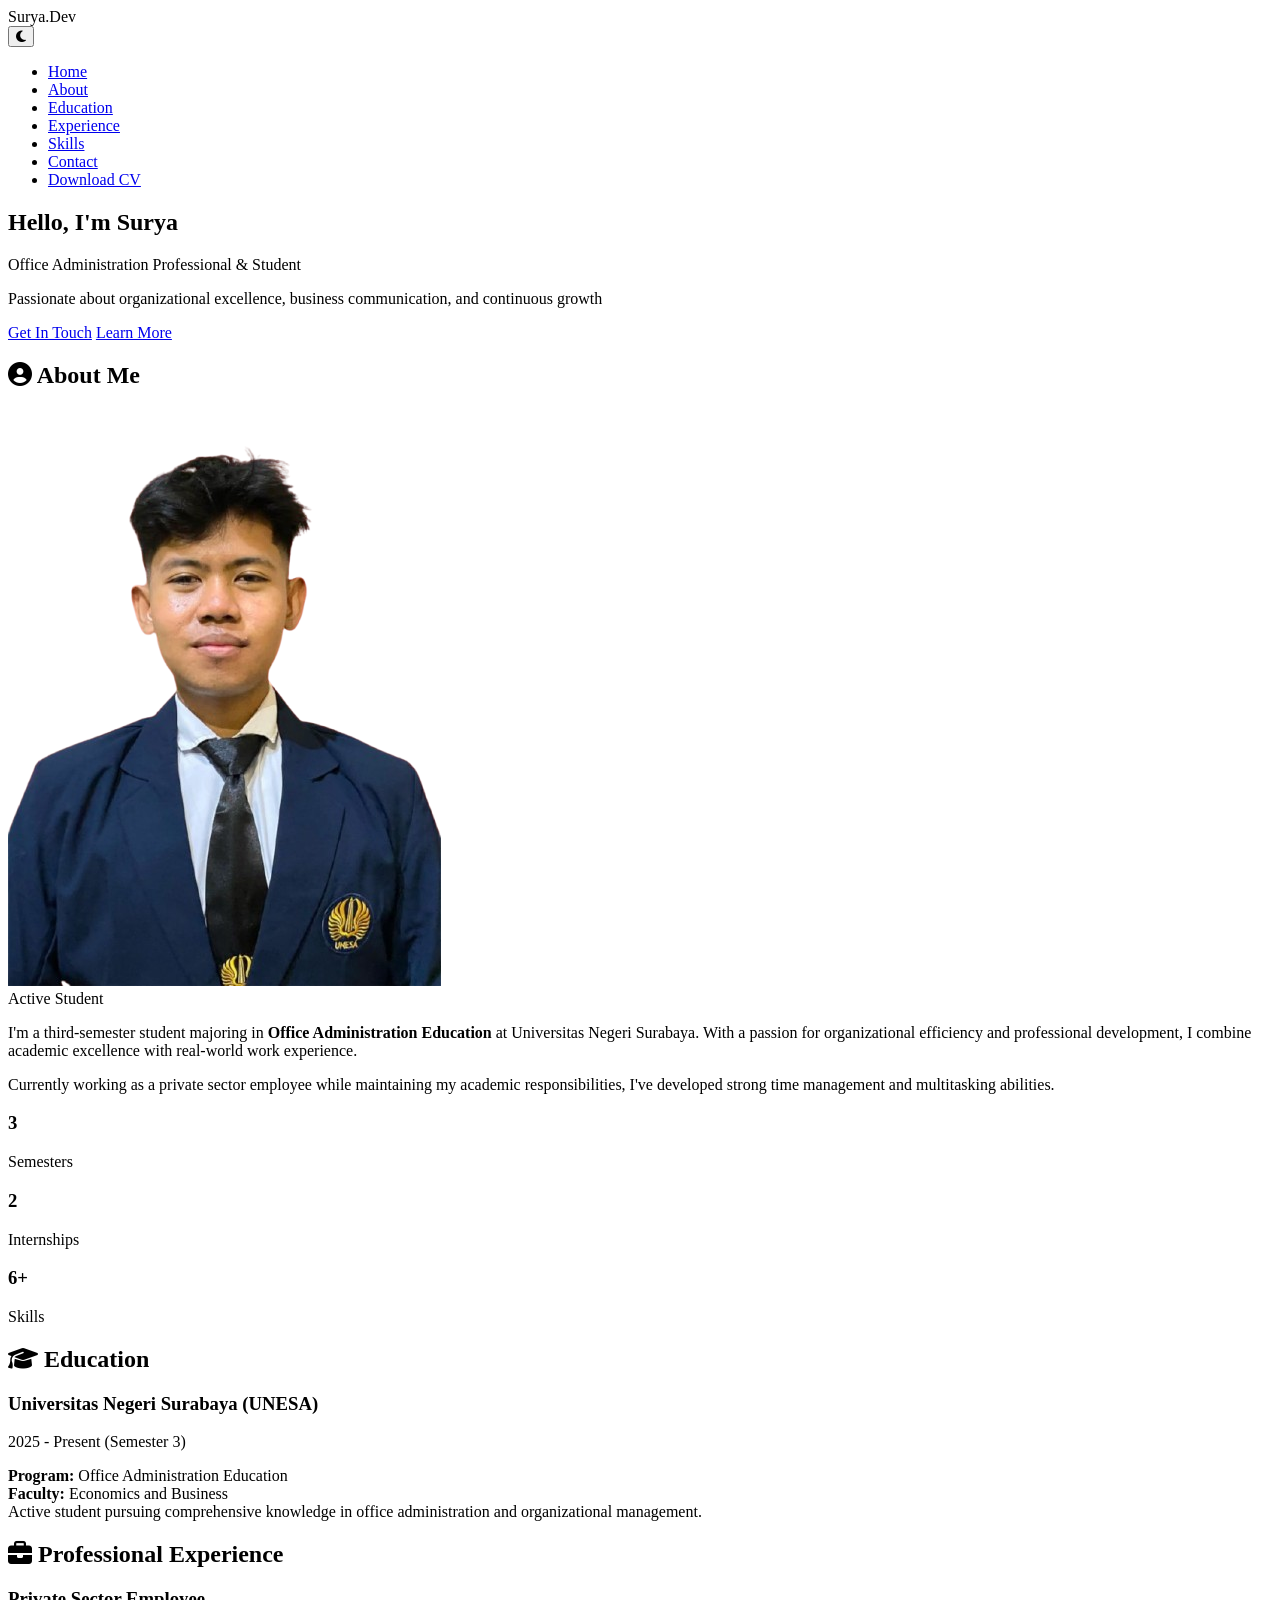
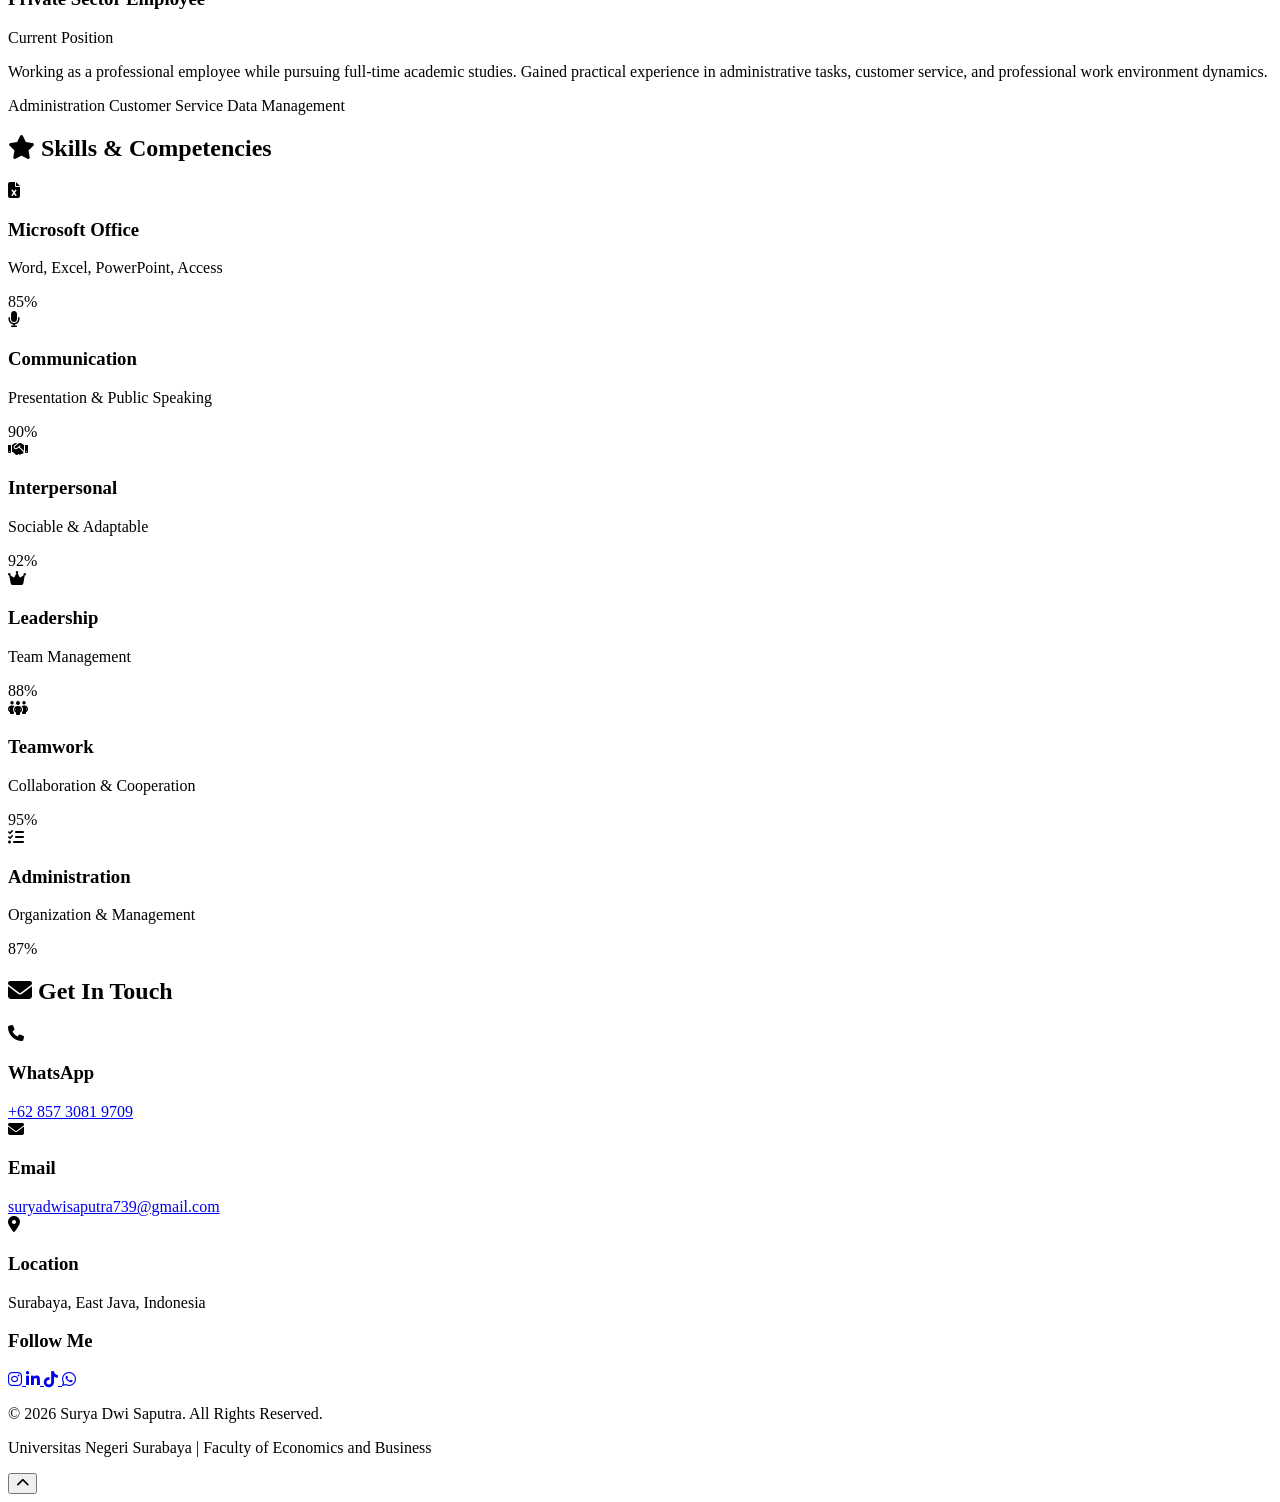
==== commit c6cb368b: "Add files via upload" ====
--- a/index.html
+++ b/index.html
@@ -4,8 +4,30 @@
     <meta charset="UTF-8">
     <meta name="viewport" content="width=device-width, initial-scale=1.0">
     <title>Surya Dwi Saputra - Portfolio</title>
+    <meta name="description" content="Surya Dwi Saputra - Office Administration Professional & Student at Universitas Negeri Surabaya (UNESA). Explore my education, experience, and skills.">
+
+    <!-- Favicon -->
+    <link rel="icon" type="image/png" sizes="32x32" href="favicon-32x32.png">
+    <link rel="icon" type="image/png" sizes="16x16" href="favicon-16x16.png">
+    <link rel="icon" type="image/png" sizes="192x192" href="favicon-192x192.png">
+    <link rel="apple-touch-icon" sizes="180x180" href="apple-touch-icon.png">
+    <link rel="shortcut icon" href="favicon.ico">
+
+    <!-- Open Graph / Link Preview (WhatsApp, Facebook, etc.) -->
+    <meta property="og:type" content="website">
+    <meta property="og:title" content="Surya Dwi Saputra - Office Administration Professional & Student">
+    <meta property="og:description" content="Active student at Universitas Negeri Surabaya (UNESA) with real-world experience in administration and customer service.">
+    <meta property="og:image" content="https://suryadwisaputra739-debug.github.io/myportfolio/social-preview.png">
+    <meta property="og:url" content="https://suryadwisaputra739-debug.github.io/myportfolio/">
+
+    <!-- Twitter Card -->
+    <meta name="twitter:card" content="summary_large_image">
+    <meta name="twitter:title" content="Surya Dwi Saputra - Office Administration Professional & Student">
+    <meta name="twitter:description" content="Active student at Universitas Negeri Surabaya (UNESA) with real-world experience in administration and customer service.">
+    <meta name="twitter:image" content="https://suryadwisaputra739-debug.github.io/myportfolio/social-preview.png">
+
     <link rel="stylesheet" href="https://cdnjs.cloudflare.com/ajax/libs/font-awesome/6.4.0/css/all.min.css">
-    <link rel="stylesheet" href="style.css">
+    <link rel="stylesheet" href="style.css?v=2">
 </head>
 <body>
     <!-- Progress Bar -->
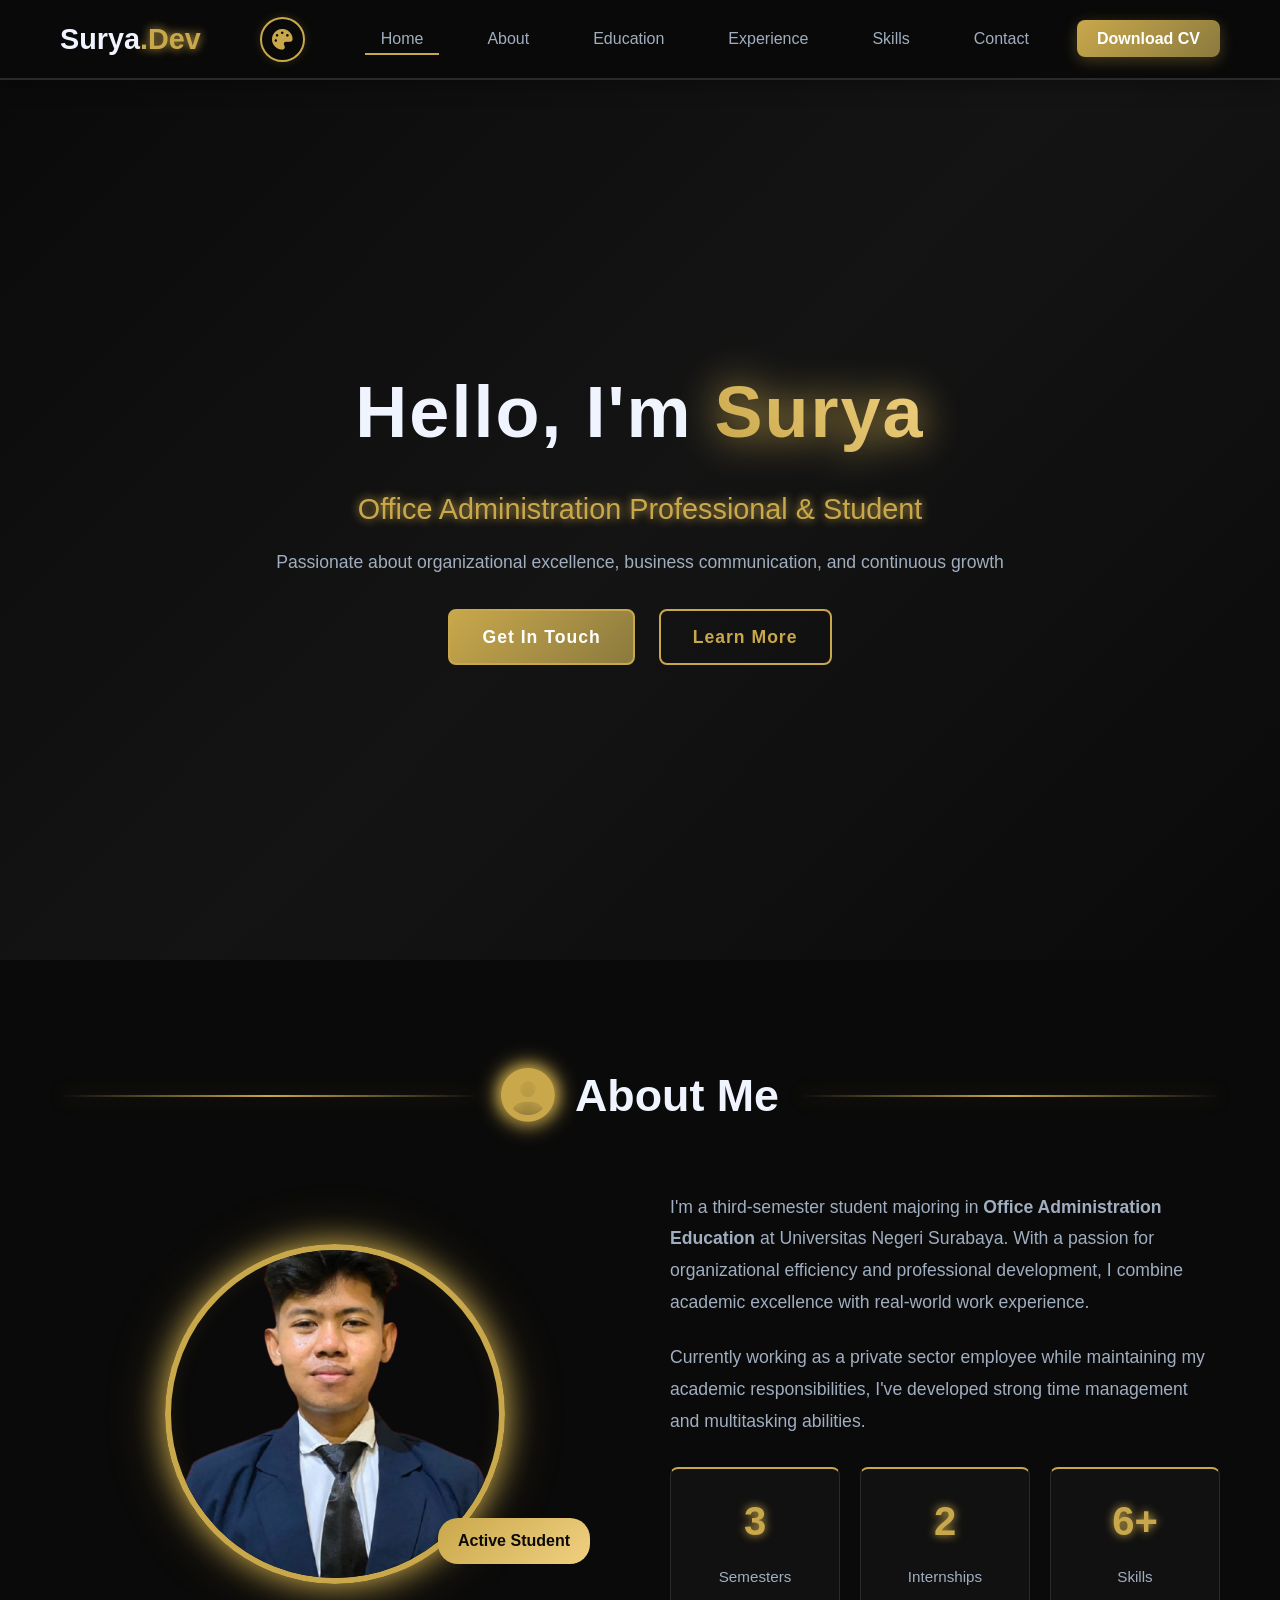
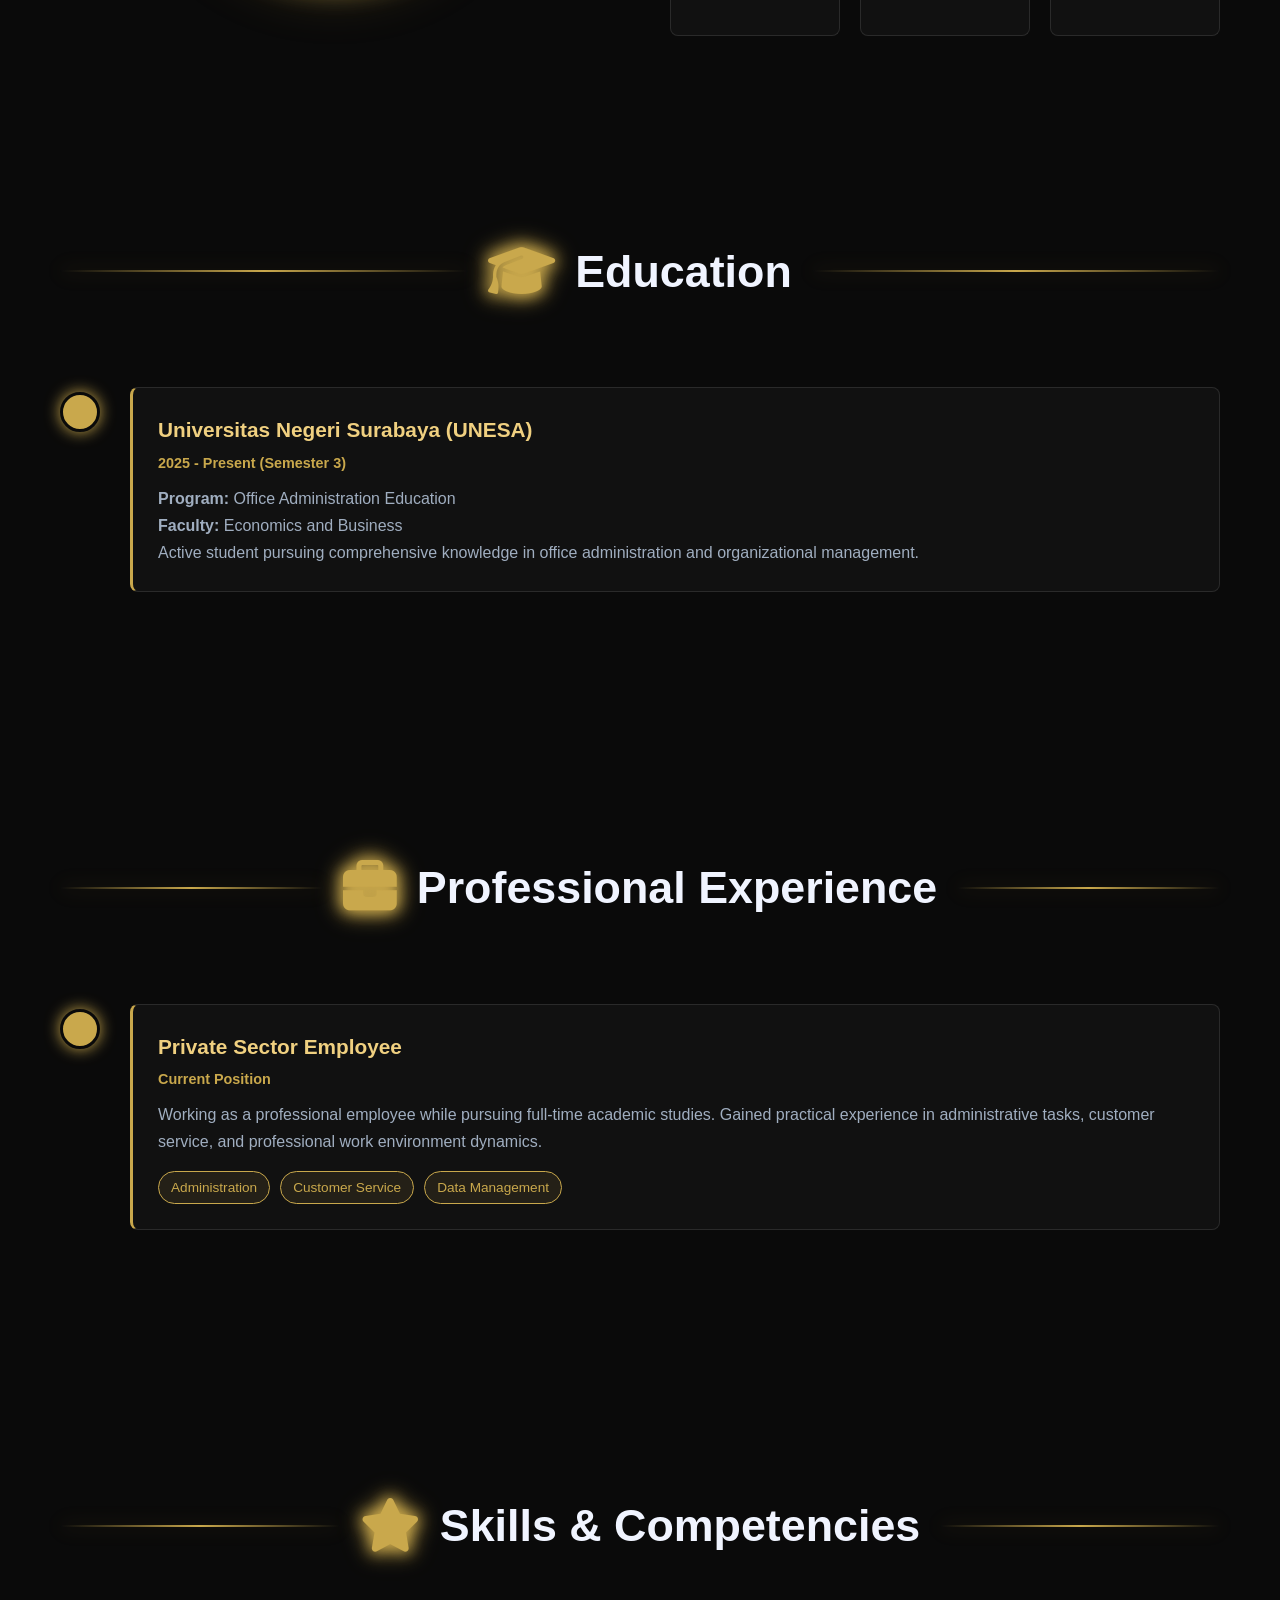
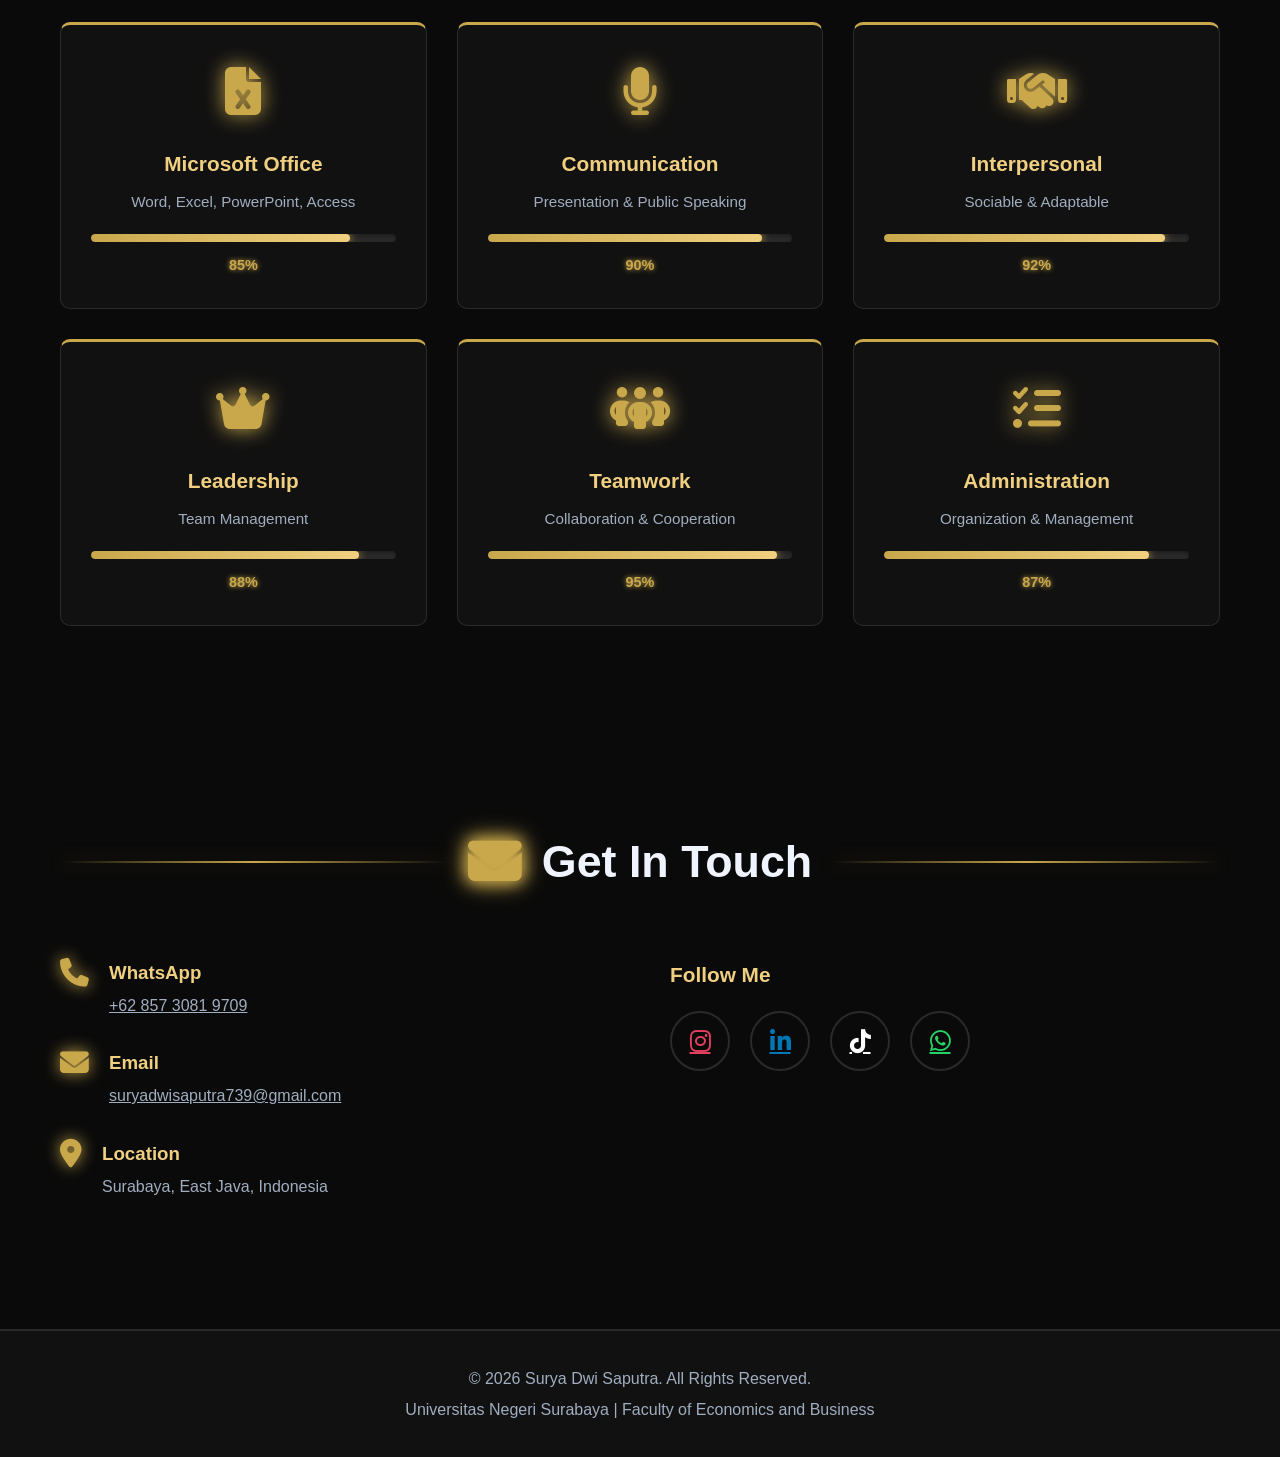
==== commit 6b40e245: "Add files via upload" ====
--- a/index.html
+++ b/index.html
@@ -27,7 +27,7 @@
     <meta name="twitter:image" content="https://suryadwisaputra739-debug.github.io/myportfolio/social-preview.png">
 
     <link rel="stylesheet" href="https://cdnjs.cloudflare.com/ajax/libs/font-awesome/6.4.0/css/all.min.css">
-    <link rel="stylesheet" href="style.css?v=2">
+    <link rel="stylesheet" href="style.css?v=3">
 </head>
 <body>
     <!-- Progress Bar -->
@@ -39,8 +39,8 @@
             <div class="nav-logo">
                 <span class="logo-text">Surya<span class="accent">.Dev</span></span>
             </div>
-            <button class="theme-toggle" id="themeToggle" title="Toggle Dark/Light Mode">
-                <i class="fas fa-moon"></i>
+            <button class="theme-toggle" id="themeToggle" title="Switch to Blue Theme">
+                <i class="fas fa-palette"></i>
             </button>
             <div class="hamburger" id="hamburger">
                 <span></span>
--- a/style.css
+++ b/style.css
@@ -0,0 +1,1021 @@
+/* ============================================
+   PORTFOLIO CSS - SURYA DWI SAPUTRA
+   Theme system: Gold (default) <-> Blue
+   ============================================ */
+
+/* ---- CSS Variables: Gold Theme (default) ---- */
+:root {
+    --primary-gold: #c9a84c;
+    --light-gold: #f0d080;
+    --dark-gold: #8b7a3e;
+    --accent-gold: #fbbf24;
+    --primary-black: #0a0a0a;
+    --dark-gray: #1a1a1a;
+    --card-bg: #111111;
+    --border-color: #2a2a2a;
+    --text-light: #f0f4ff;
+    --text-gray: #a0aec0;
+    --text-muted: #6b7280;
+    --transition: all 0.4s cubic-bezier(0.25, 0.46, 0.45, 0.94);
+    --shadow-glow: 0 0 20px rgba(201, 168, 76, 0.3);
+    --shadow-strong: 0 8px 32px rgba(0, 0, 0, 0.4);
+}
+
+/* ---- CSS Variables: Blue Theme ---- */
+body[data-theme="blue"] {
+    --primary-gold: #5B7BFD;
+    --light-gold: #8B5CF6;
+    --dark-gold: #4338CA;
+    --accent-gold: #7B94FF;
+    --primary-black: #1a1f3a;
+    --dark-gray: #252d4a;
+    --card-bg: #1f2844;
+    --border-color: #3a4560;
+    --text-light: #e0e7ff;
+    --text-gray: #a0aec0;
+    --text-muted: #6b7280;
+    --shadow-glow: 0 0 20px rgba(91, 123, 253, 0.3);
+    --shadow-strong: 0 8px 32px rgba(0, 0, 0, 0.4);
+}
+
+/* Global */
+* {
+    margin: 0;
+    padding: 0;
+    box-sizing: border-box;
+}
+
+html {
+    scroll-behavior: smooth;
+}
+
+body {
+    font-family: 'Segoe UI', Tahoma, Geneva, Verdana, sans-serif;
+    background: var(--primary-black);
+    color: var(--text-light);
+    line-height: 1.6;
+    overflow-x: hidden;
+}
+
+/* Smooth transition when switching theme (excluding entrance animations) */
+* {
+    transition: background-color 0.4s ease, color 0.4s ease, border-color 0.4s ease;
+}
+
+section,
+.skill-card,
+.timeline-content,
+.stat-box {
+    animation: none !important;
+}
+
+/* Progress Bar */
+.progress-bar {
+    position: fixed;
+    top: 0;
+    left: 0;
+    height: 3px;
+    background: linear-gradient(90deg, var(--primary-gold), var(--light-gold), var(--primary-gold));
+    width: 0%;
+    z-index: 1000;
+    box-shadow: var(--shadow-glow);
+}
+
+/* Navigation */
+.navbar {
+    position: fixed;
+    top: 0;
+    width: 100%;
+    background: rgba(10, 10, 10, 0.95);
+    backdrop-filter: blur(10px);
+    border-bottom: 2px solid var(--border-color);
+    box-shadow: 0 4px 20px rgba(0, 0, 0, 0.3);
+    z-index: 999;
+    padding: 1rem 0;
+    transition: var(--transition);
+}
+
+body[data-theme="blue"] .navbar {
+    background: rgba(26, 31, 58, 0.95);
+}
+
+.nav-container {
+    max-width: 1200px;
+    margin: 0 auto;
+    padding: 0 20px;
+    display: flex;
+    justify-content: space-between;
+    align-items: center;
+    gap: 1rem;
+}
+
+.nav-logo {
+    font-size: 1.8em;
+    font-weight: bold;
+    color: var(--text-light);
+}
+
+.logo-text .accent {
+    color: var(--primary-gold);
+    text-shadow: 0 0 10px var(--primary-gold);
+}
+
+.nav-menu {
+    display: flex;
+    list-style: none;
+    gap: 2rem;
+    align-items: center;
+    order: 2;
+}
+
+.nav-link {
+    color: var(--text-gray);
+    text-decoration: none;
+    transition: var(--transition);
+    padding: 0.5rem 1rem;
+    border-radius: 4px;
+    position: relative;
+}
+
+.nav-link::after {
+    content: '';
+    position: absolute;
+    bottom: 0;
+    left: 0;
+    width: 0;
+    height: 2px;
+    background: var(--primary-gold);
+    transition: width 0.3s ease;
+}
+
+.nav-link:hover::after,
+.nav-link.active::after {
+    width: 100%;
+}
+
+.nav-link:hover {
+    color: var(--light-gold);
+    text-shadow: 0 0 8px var(--primary-gold);
+}
+
+/* Theme Toggle Button (Gold <-> Blue) */
+.theme-toggle {
+    width: 45px;
+    height: 45px;
+    border-radius: 50%;
+    border: 2px solid var(--primary-gold);
+    background: transparent;
+    color: var(--primary-gold);
+    cursor: pointer;
+    font-size: 1.3em;
+    transition: all 0.4s cubic-bezier(0.25, 0.46, 0.45, 0.94);
+    display: flex;
+    align-items: center;
+    justify-content: center;
+    margin: 0 15px;
+    box-shadow: 0 0 10px rgba(201, 168, 76, 0.2);
+    order: 2;
+}
+
+.theme-toggle:hover {
+    background: var(--primary-gold);
+    color: var(--primary-black);
+    box-shadow: 0 0 20px var(--primary-gold);
+    transform: scale(1.1) rotate(20deg);
+}
+
+.theme-toggle i {
+    transition: transform 0.6s ease;
+}
+
+.theme-toggle.spin i {
+    transform: rotate(360deg);
+}
+
+body[data-theme="blue"] .theme-toggle {
+    border-color: #5B7BFD;
+    color: #5B7BFD;
+    box-shadow: 0 0 10px rgba(91, 123, 253, 0.3);
+}
+
+body[data-theme="blue"] .theme-toggle:hover {
+    background: #5B7BFD;
+    color: white;
+    box-shadow: 0 0 20px #5B7BFD;
+}
+
+/* Hamburger Menu */
+.hamburger {
+    display: none;
+    flex-direction: column;
+    cursor: pointer;
+    order: 3;
+}
+
+.hamburger span {
+    width: 25px;
+    height: 3px;
+    background: var(--primary-gold);
+    margin: 5px 0;
+    transition: var(--transition);
+    border-radius: 3px;
+}
+
+/* Hero Section */
+.hero {
+    min-height: 100vh;
+    display: flex;
+    align-items: center;
+    justify-content: center;
+    background: linear-gradient(135deg, rgba(10, 10, 10, 1) 0%, rgba(20, 20, 20, 1) 50%, rgba(10, 10, 10, 1) 100%);
+    margin-top: 60px;
+    position: relative;
+    overflow: hidden;
+}
+
+body[data-theme="blue"] .hero {
+    background: linear-gradient(135deg, #1a1f3a 0%, #252d4a 50%, #1a1f3a 100%);
+}
+
+.hero::before {
+    content: '';
+    position: absolute;
+    top: -50%;
+    right: -50%;
+    width: 600px;
+    height: 600px;
+    background: radial-gradient(circle, rgba(201, 168, 76, 0.1) 0%, transparent 70%);
+    animation: float 20s ease-in-out infinite;
+}
+
+.hero-content {
+    position: relative;
+    z-index: 2;
+    text-align: center;
+    max-width: 800px;
+    padding: 0 20px;
+    animation: fadeInUp 1s ease-out;
+}
+
+.hero-title {
+    font-size: clamp(2.5em, 8vw, 4.5em);
+    font-weight: 800;
+    margin-bottom: 1rem;
+    color: var(--text-light);
+    letter-spacing: 2px;
+}
+
+.accent-text {
+    background: linear-gradient(45deg, var(--primary-gold), var(--light-gold));
+    -webkit-background-clip: text;
+    -webkit-text-fill-color: transparent;
+    background-clip: text;
+    filter: drop-shadow(0 0 20px var(--primary-gold));
+}
+
+.hero-subtitle {
+    font-size: 1.8em;
+    color: var(--primary-gold);
+    margin-bottom: 1rem;
+    text-shadow: 0 0 10px var(--primary-gold);
+    animation: slideInUp 1s ease-out 0.2s backwards;
+}
+
+.hero-description {
+    font-size: 1.1em;
+    color: var(--text-gray);
+    margin-bottom: 2rem;
+    animation: slideInUp 1s ease-out 0.4s backwards;
+}
+
+.hero-buttons {
+    display: flex;
+    gap: 1.5rem;
+    justify-content: center;
+    flex-wrap: wrap;
+    animation: slideInUp 1s ease-out 0.6s backwards;
+}
+
+/* Buttons */
+.btn {
+    padding: 12px 32px;
+    font-size: 1.1em;
+    border: 2px solid var(--primary-gold);
+    border-radius: 8px;
+    text-decoration: none;
+    transition: var(--transition);
+    cursor: pointer;
+    font-weight: 600;
+    letter-spacing: 1px;
+    position: relative;
+    overflow: hidden;
+}
+
+.btn::before {
+    content: '';
+    position: absolute;
+    top: 0;
+    left: -100%;
+    width: 100%;
+    height: 100%;
+    background: var(--primary-gold);
+    transition: left 0.4s ease;
+    z-index: -1;
+}
+
+.btn:hover::before {
+    left: 0;
+}
+
+.btn-primary {
+    color: white;
+    background: linear-gradient(135deg, var(--primary-gold), var(--dark-gold));
+}
+
+.btn-primary:hover {
+    color: white;
+    box-shadow: 0 0 20px var(--primary-gold), inset 0 0 20px rgba(255,255,255,0.2);
+    transform: translateY(-3px);
+}
+
+.btn-secondary {
+    color: var(--primary-gold);
+    border-color: var(--primary-gold);
+    background: transparent;
+}
+
+.btn-secondary:hover {
+    color: var(--primary-black);
+    text-shadow: none;
+    box-shadow: 0 0 20px var(--primary-gold);
+}
+
+body[data-theme="blue"] .btn-primary {
+    background: linear-gradient(135deg, #5B7BFD, #8B5CF6);
+    border-color: #5B7BFD;
+    color: white;
+}
+
+body[data-theme="blue"] .btn-primary:hover {
+    box-shadow: 0 0 20px #5B7BFD, inset 0 0 20px rgba(255,255,255,0.2);
+}
+
+body[data-theme="blue"] .btn-secondary {
+    color: #5B7BFD;
+    border-color: #5B7BFD;
+}
+
+body[data-theme="blue"] .btn-secondary:hover {
+    box-shadow: 0 0 20px #5B7BFD;
+    color: white;
+}
+
+/* Download CV Button */
+.btn-cv {
+    background: linear-gradient(135deg, var(--primary-gold), var(--dark-gold)) !important;
+    color: white !important;
+    padding: 10px 20px !important;
+    border-radius: 8px !important;
+    border: none !important;
+    font-weight: 600 !important;
+    transition: all 0.3s ease !important;
+    box-shadow: 0 4px 15px rgba(201, 168, 76, 0.3) !important;
+}
+
+.btn-cv:hover {
+    background: linear-gradient(135deg, var(--dark-gold), var(--accent-gold)) !important;
+    box-shadow: 0 6px 25px rgba(201, 168, 76, 0.5) !important;
+    transform: translateY(-2px) !important;
+}
+
+/* Container & Sections */
+.container {
+    max-width: 1200px;
+    margin: 0 auto;
+    padding: 0 20px;
+}
+
+.section {
+    padding: 100px 0;
+    position: relative;
+}
+
+.section-title {
+    font-size: 2.8em;
+    text-align: center;
+    margin-bottom: 60px;
+    color: var(--text-light);
+    display: flex;
+    align-items: center;
+    justify-content: center;
+    gap: 20px;
+    position: relative;
+}
+
+.section-title::before,
+.section-title::after {
+    content: '';
+    flex: 1;
+    height: 2px;
+    background: linear-gradient(90deg, transparent, var(--primary-gold), transparent);
+    box-shadow: var(--shadow-glow);
+}
+
+.section-title i {
+    color: var(--primary-gold);
+    text-shadow: 0 0 15px var(--primary-gold);
+    font-size: 1.2em;
+    filter: drop-shadow(0 0 10px var(--primary-gold));
+    animation: float 4s ease-in-out infinite;
+}
+
+/* About Section */
+.about-wrapper {
+    display: grid;
+    grid-template-columns: 1fr 1fr;
+    gap: 60px;
+    align-items: center;
+}
+
+.profile-container {
+    position: relative;
+    display: flex;
+    justify-content: center;
+    animation: slideInLeft 1s ease-out;
+}
+
+.profile-img {
+    width: 340px;
+    height: 340px;
+    border-radius: 50%;
+    object-fit: cover;
+    border: 6px solid var(--primary-gold);
+    box-shadow: 
+        0 0 30px var(--primary-gold),
+        0 0 60px rgba(201, 168, 76, 0.3),
+        inset 0 0 20px rgba(201, 168, 76, 0.1);
+    animation: glow-pulse 4s ease-in-out infinite, float 4s ease-in-out infinite;
+    transition: var(--transition);
+}
+
+.profile-img:hover {
+    transform: scale(1.08);
+    box-shadow: 
+        0 0 50px var(--primary-gold),
+        0 0 100px rgba(201, 168, 76, 0.5),
+        inset 0 0 30px rgba(201, 168, 76, 0.2);
+}
+
+body[data-theme="blue"] .profile-img {
+    border-color: #5B7BFD;
+    box-shadow: 0 0 30px #5B7BFD, 0 0 60px rgba(91, 123, 253, 0.3), inset 0 0 20px rgba(91, 123, 253, 0.1);
+}
+
+.profile-badge {
+    position: absolute;
+    bottom: 20px;
+    right: 20px;
+    background: linear-gradient(135deg, var(--primary-gold), var(--light-gold));
+    color: var(--primary-black);
+    padding: 10px 20px;
+    border-radius: 20px;
+    font-weight: 600;
+    animation: slideInUp 1s ease-out 0.3s backwards;
+}
+
+body[data-theme="blue"] .profile-badge {
+    background: linear-gradient(135deg, #5B7BFD, #8B5CF6);
+    color: white;
+}
+
+.about-text {
+    animation: slideInRight 1s ease-out;
+}
+
+.about-text p {
+    font-size: 1.1em;
+    color: var(--text-gray);
+    margin-bottom: 1.5rem;
+    line-height: 1.8;
+}
+
+.about-stats {
+    display: grid;
+    grid-template-columns: repeat(3, 1fr);
+    gap: 20px;
+    margin-top: 30px;
+}
+
+.stat-box {
+    background: var(--card-bg);
+    border: 1px solid var(--border-color);
+    border-top: 2px solid var(--primary-gold);
+    padding: 20px;
+    border-radius: 8px;
+    text-align: center;
+    transition: var(--transition);
+}
+
+.stat-box:hover {
+    border-color: var(--primary-gold);
+    box-shadow: 0 0 20px var(--primary-gold), var(--shadow-strong);
+    transform: translateY(-5px);
+}
+
+.stat-box h3 {
+    font-size: 2.5em;
+    color: var(--primary-gold);
+    text-shadow: 0 0 10px var(--primary-gold);
+    margin-bottom: 10px;
+}
+
+.stat-box p {
+    color: var(--text-gray);
+    font-size: 0.95em;
+}
+
+/* Timeline (Education & Experience) */
+.timeline {
+    position: relative;
+    padding: 20px 0;
+}
+
+.timeline-item {
+    display: flex;
+    gap: 30px;
+    margin-bottom: 40px;
+    animation: fadeInUp 1s ease-out;
+}
+
+.timeline-marker {
+    position: relative;
+    width: 40px;
+    height: 40px;
+    background: var(--primary-gold);
+    border-radius: 50%;
+    border: 3px solid var(--primary-black);
+    box-shadow: 0 0 15px var(--primary-gold);
+    flex-shrink: 0;
+    margin-top: 5px;
+}
+
+.timeline-marker::after {
+    content: '';
+    position: absolute;
+    bottom: -40px;
+    left: 50%;
+    transform: translateX(-50%);
+    width: 2px;
+    height: 40px;
+    background: linear-gradient(180deg, var(--primary-gold), transparent);
+}
+
+.timeline-item:last-child .timeline-marker::after {
+    display: none;
+}
+
+.timeline-content {
+    flex: 1;
+    background: var(--card-bg);
+    border: 1px solid var(--border-color);
+    border-left: 3px solid var(--primary-gold);
+    padding: 25px;
+    border-radius: 8px;
+    transition: var(--transition);
+}
+
+.timeline-content:hover {
+    border-color: var(--primary-gold);
+    box-shadow: var(--shadow-glow), var(--shadow-strong);
+    transform: translateX(10px);
+}
+
+.timeline-content h3 {
+    color: var(--light-gold);
+    margin-bottom: 5px;
+    font-size: 1.3em;
+}
+
+.timeline-date {
+    color: var(--primary-gold);
+    font-weight: 600;
+    margin-bottom: 10px;
+    font-size: 0.9em;
+}
+
+.timeline-description {
+    color: var(--text-gray);
+    line-height: 1.7;
+}
+
+.timeline-tags {
+    display: flex;
+    gap: 10px;
+    margin-top: 15px;
+    flex-wrap: wrap;
+}
+
+.tag {
+    display: inline-block;
+    background: rgba(201, 168, 76, 0.1);
+    color: var(--primary-gold);
+    padding: 5px 12px;
+    border-radius: 20px;
+    font-size: 0.85em;
+    border: 1px solid var(--primary-gold);
+    transition: var(--transition);
+}
+
+.tag:hover {
+    background: var(--primary-gold);
+    color: var(--primary-black);
+}
+
+body[data-theme="blue"] .tag {
+    color: #5B7BFD;
+    border-color: #5B7BFD;
+    background: rgba(91, 123, 253, 0.1);
+}
+
+body[data-theme="blue"] .tag:hover {
+    background: #5B7BFD;
+    color: white;
+}
+
+/* Skills Section */
+.skills-grid {
+    display: grid;
+    grid-template-columns: repeat(auto-fit, minmax(280px, 1fr));
+    gap: 30px;
+}
+
+.skill-card {
+    background: var(--card-bg);
+    border: 1px solid var(--border-color);
+    border-top: 3px solid var(--primary-gold);
+    padding: 30px;
+    border-radius: 10px;
+    text-align: center;
+    transition: var(--transition);
+    position: relative;
+    overflow: hidden;
+    animation: fadeInUp 1s ease-out;
+}
+
+.skill-card::before {
+    content: '';
+    position: absolute;
+    top: 0;
+    left: -100%;
+    width: 100%;
+    height: 100%;
+    background: linear-gradient(90deg, transparent, rgba(201, 168, 76, 0.1), transparent);
+    transition: left 0.6s ease;
+}
+
+.skill-card:hover::before {
+    left: 100%;
+}
+
+.skill-card:hover {
+    border-color: var(--primary-gold);
+    box-shadow: var(--shadow-glow), var(--shadow-strong);
+    transform: translateY(-12px);
+    background: linear-gradient(135deg, var(--card-bg) 0%, rgba(201, 168, 76, 0.05) 100%);
+}
+
+.skill-icon {
+    font-size: 3em;
+    color: var(--primary-gold);
+    margin-bottom: 15px;
+    filter: drop-shadow(0 0 10px var(--primary-gold));
+    animation: float 3.5s ease-in-out infinite;
+}
+
+.skill-card h3 {
+    color: var(--light-gold);
+    margin-bottom: 10px;
+    font-size: 1.3em;
+}
+
+.skill-card p {
+    color: var(--text-gray);
+    margin-bottom: 20px;
+    font-size: 0.95em;
+}
+
+/* Skill Progress Bar */
+.skill-bar {
+    height: 8px;
+    background: var(--border-color);
+    border-radius: 10px;
+    overflow: hidden;
+    margin-bottom: 10px;
+    box-shadow: inset 0 2px 4px rgba(0,0,0,0.3);
+}
+
+.skill-progress {
+    height: 100%;
+    background: linear-gradient(90deg, var(--primary-gold), var(--light-gold));
+    border-radius: 10px;
+    box-shadow: 0 0 10px var(--primary-gold);
+    animation: progressBar 1.5s ease-out;
+}
+
+body[data-theme="blue"] .skill-progress {
+    background: linear-gradient(90deg, #5B7BFD, #7B94FF);
+    box-shadow: 0 0 10px #5B7BFD;
+}
+
+.skill-percent {
+    color: var(--primary-gold);
+    font-weight: 600;
+    font-size: 0.9em;
+    text-shadow: 0 0 5px var(--primary-gold);
+}
+
+/* Contact Section */
+.contact-wrapper {
+    display: grid;
+    grid-template-columns: 1fr 1fr;
+    gap: 60px;
+}
+
+.contact-info {
+    animation: slideInLeft 1s ease-out;
+}
+
+.contact-item {
+    display: flex;
+    gap: 20px;
+    margin-bottom: 30px;
+    transition: var(--transition);
+}
+
+.contact-item i {
+    font-size: 1.8em;
+    color: var(--primary-gold);
+    filter: drop-shadow(0 0 8px var(--primary-gold));
+    flex-shrink: 0;
+}
+
+.contact-item h3 {
+    color: var(--light-gold);
+    margin-bottom: 5px;
+}
+
+.contact-item a,
+.contact-item p {
+    color: var(--text-gray);
+    transition: var(--transition);
+}
+
+.contact-item a:hover {
+    color: var(--primary-gold);
+    text-shadow: 0 0 10px var(--primary-gold);
+}
+
+.social-links {
+    animation: slideInRight 1s ease-out;
+}
+
+.social-links h3 {
+    color: var(--light-gold);
+    margin-bottom: 20px;
+    font-size: 1.3em;
+}
+
+.social-buttons {
+    display: flex;
+    gap: 20px;
+    flex-wrap: wrap;
+}
+
+.social-btn {
+    width: 60px;
+    height: 60px;
+    border-radius: 50%;
+    display: flex;
+    align-items: center;
+    justify-content: center;
+    font-size: 1.5em;
+    transition: var(--transition);
+    border: 2px solid var(--border-color);
+}
+
+.social-btn.instagram {
+    color: #E4405F;
+}
+
+.social-btn.linkedin {
+    color: #0077B5;
+}
+
+.social-btn.tiktok {
+    color: #FFFFFF;
+}
+
+.social-btn.whatsapp {
+    color: #25D366;
+}
+
+.social-btn:hover {
+    border-color: var(--primary-gold);
+    box-shadow: 0 0 15px var(--primary-gold);
+    transform: translateY(-5px) scale(1.1);
+}
+
+/* Footer */
+.footer {
+    background: var(--card-bg);
+    border-top: 2px solid var(--border-color);
+    padding: 30px;
+    text-align: center;
+    color: var(--text-gray);
+}
+
+.footer p {
+    margin: 5px 0;
+}
+
+/* Back to Top Button */
+.back-to-top {
+    position: fixed;
+    bottom: 30px;
+    right: 30px;
+    width: 50px;
+    height: 50px;
+    background: var(--primary-gold);
+    color: var(--primary-black);
+    border: none;
+    border-radius: 50%;
+    font-size: 1.5em;
+    cursor: pointer;
+    transition: var(--transition);
+    box-shadow: 0 4px 15px rgba(201, 168, 76, 0.3);
+    opacity: 0;
+    visibility: hidden;
+    z-index: 998;
+}
+
+.back-to-top.show {
+    opacity: 1;
+    visibility: visible;
+}
+
+.back-to-top:hover {
+    transform: translateY(-5px) scale(1.1);
+    box-shadow: 0 8px 25px rgba(201, 168, 76, 0.5);
+}
+
+/* Animations */
+@keyframes fadeInUp {
+    from { opacity: 0; transform: translateY(30px); }
+    to { opacity: 1; transform: translateY(0); }
+}
+
+@keyframes slideInUp {
+    from { opacity: 0; transform: translateY(40px); }
+    to { opacity: 1; transform: translateY(0); }
+}
+
+@keyframes slideInLeft {
+    from { opacity: 0; transform: translateX(-40px); }
+    to { opacity: 1; transform: translateX(0); }
+}
+
+@keyframes slideInRight {
+    from { opacity: 0; transform: translateX(40px); }
+    to { opacity: 1; transform: translateX(0); }
+}
+
+@keyframes float {
+    0%, 100% { transform: translateY(0px); }
+    50% { transform: translateY(-15px); }
+}
+
+@keyframes glow-pulse {
+    0%, 100% {
+        box-shadow: 
+            0 0 30px var(--primary-gold),
+            0 0 60px rgba(201, 168, 76, 0.3),
+            inset 0 0 20px rgba(201, 168, 76, 0.1);
+    }
+    50% {
+        box-shadow: 
+            0 0 50px var(--primary-gold),
+            0 0 100px rgba(201, 168, 76, 0.5),
+            inset 0 0 30px rgba(201, 168, 76, 0.15);
+    }
+}
+
+@keyframes progressBar {
+    from { width: 0 !important; }
+    to { width: var(--width); }
+}
+
+/* ============================================
+   RESPONSIVE (Mobile, max-width: 768px)
+   ============================================ */
+@media (max-width: 768px) {
+    .nav-container {
+        position: relative;
+        justify-content: space-between;
+    }
+
+    .nav-logo {
+        order: 1;
+    }
+
+    .theme-toggle {
+        width: 40px;
+        height: 40px;
+        margin: 0 10px;
+        font-size: 1.1em;
+        order: 2;
+    }
+
+    .hamburger {
+        display: flex;
+        order: 3;
+    }
+
+    .nav-menu {
+        display: none;
+        position: fixed;
+        top: 72px;
+        left: 0;
+        right: 0;
+        flex-direction: column;
+        background: var(--card-bg);
+        backdrop-filter: blur(12px);
+        width: 100%;
+        text-align: center;
+        gap: 0;
+        order: unset;
+        padding: 8px 0 24px;
+        box-shadow: 0 20px 40px rgba(0, 0, 0, 0.5);
+        border-bottom: 1px solid var(--border-color);
+        max-height: calc(100vh - 72px);
+        overflow-y: auto;
+    }
+
+    .nav-menu.active {
+        display: flex;
+    }
+
+    .nav-menu li {
+        width: 100%;
+        border-bottom: 1px solid var(--border-color);
+    }
+
+    .nav-menu li:last-child {
+        border-bottom: none;
+    }
+
+    .nav-link {
+        display: block;
+        padding: 16px 1rem;
+        border-radius: 0;
+    }
+
+    .nav-menu .btn-cv {
+        display: inline-block;
+        width: calc(100% - 48px);
+        margin: 16px auto 4px;
+    }
+
+    .about-wrapper,
+    .contact-wrapper {
+        grid-template-columns: 1fr;
+    }
+
+    .profile-img {
+        width: 280px;
+        height: 280px;
+    }
+
+    .skills-grid {
+        grid-template-columns: 1fr;
+    }
+
+    .social-buttons {
+        justify-content: center;
+    }
+
+    .back-to-top {
+        width: 45px;
+        height: 45px;
+        bottom: 20px;
+        right: 20px;
+        font-size: 1.2em;
+    }
+
+    .section {
+        padding: 60px 0;
+    }
+
+    .section-title {
+        font-size: 2em;
+    }
+}
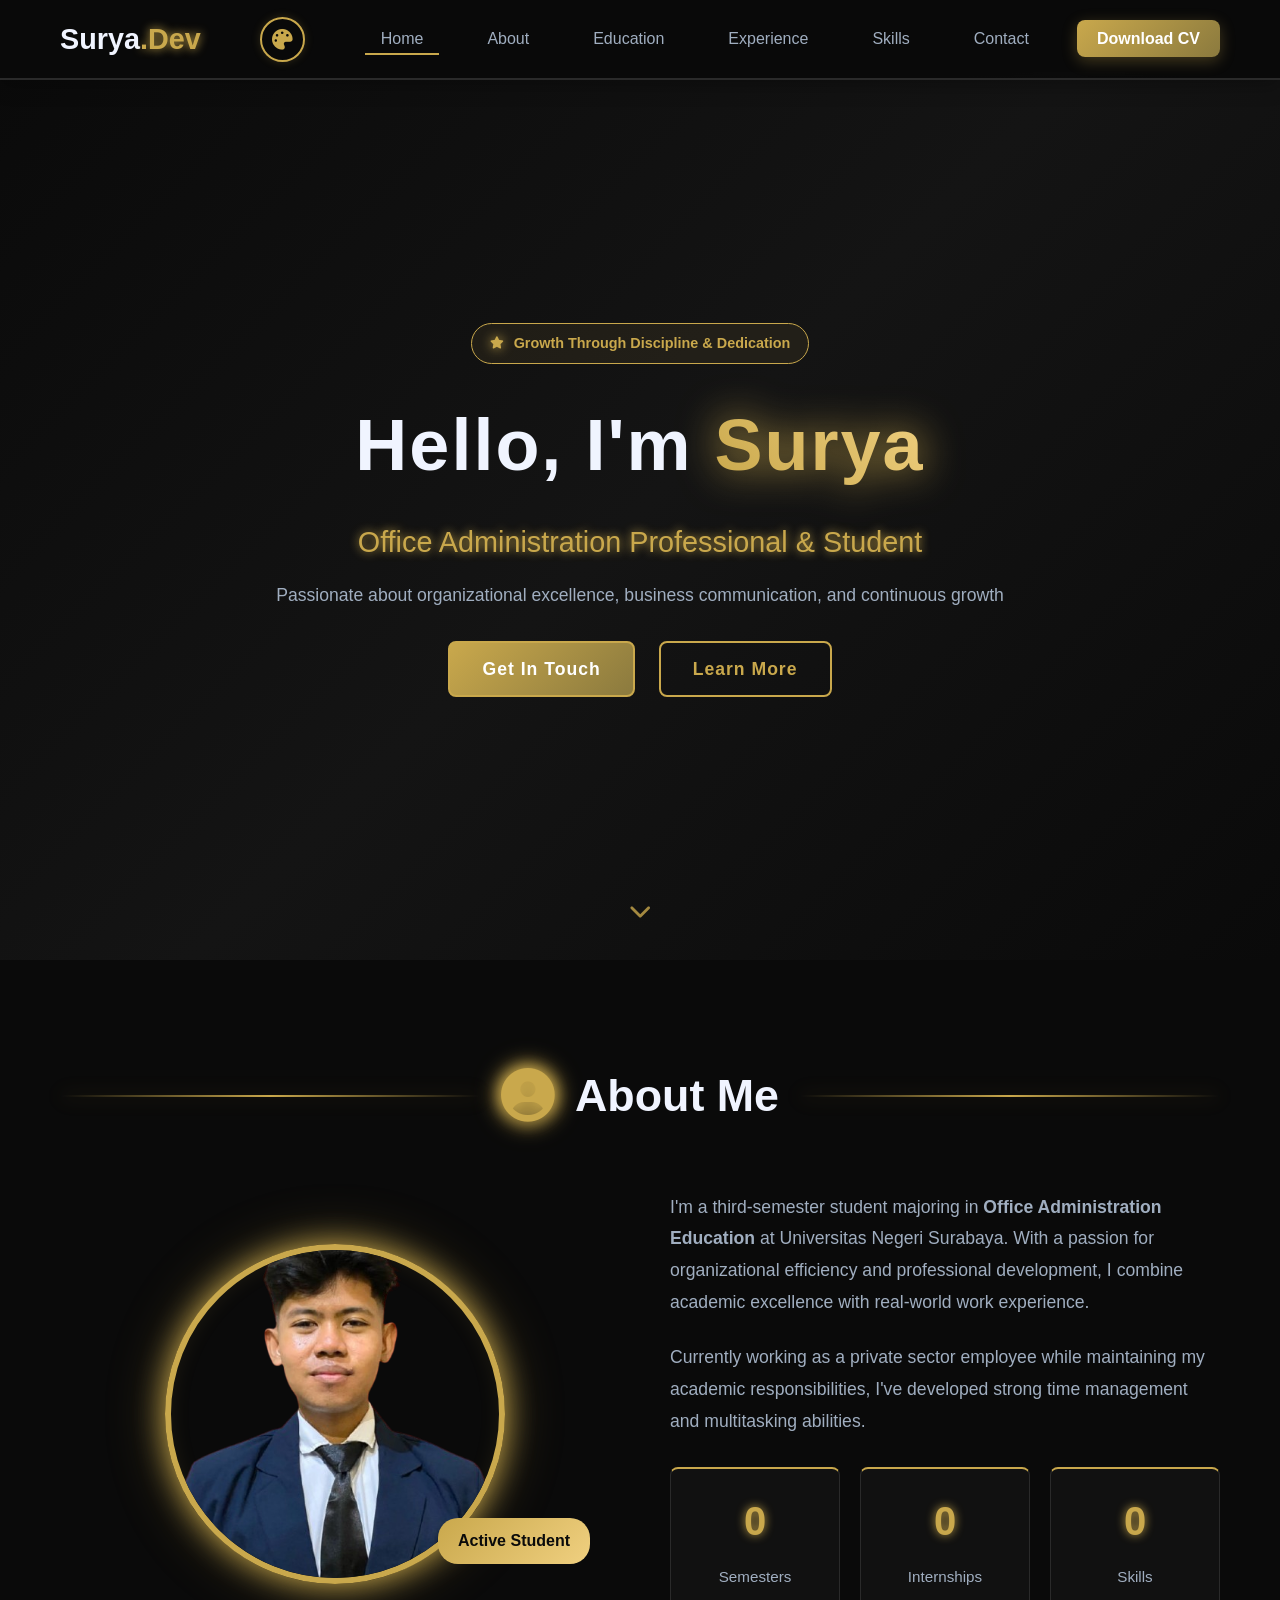
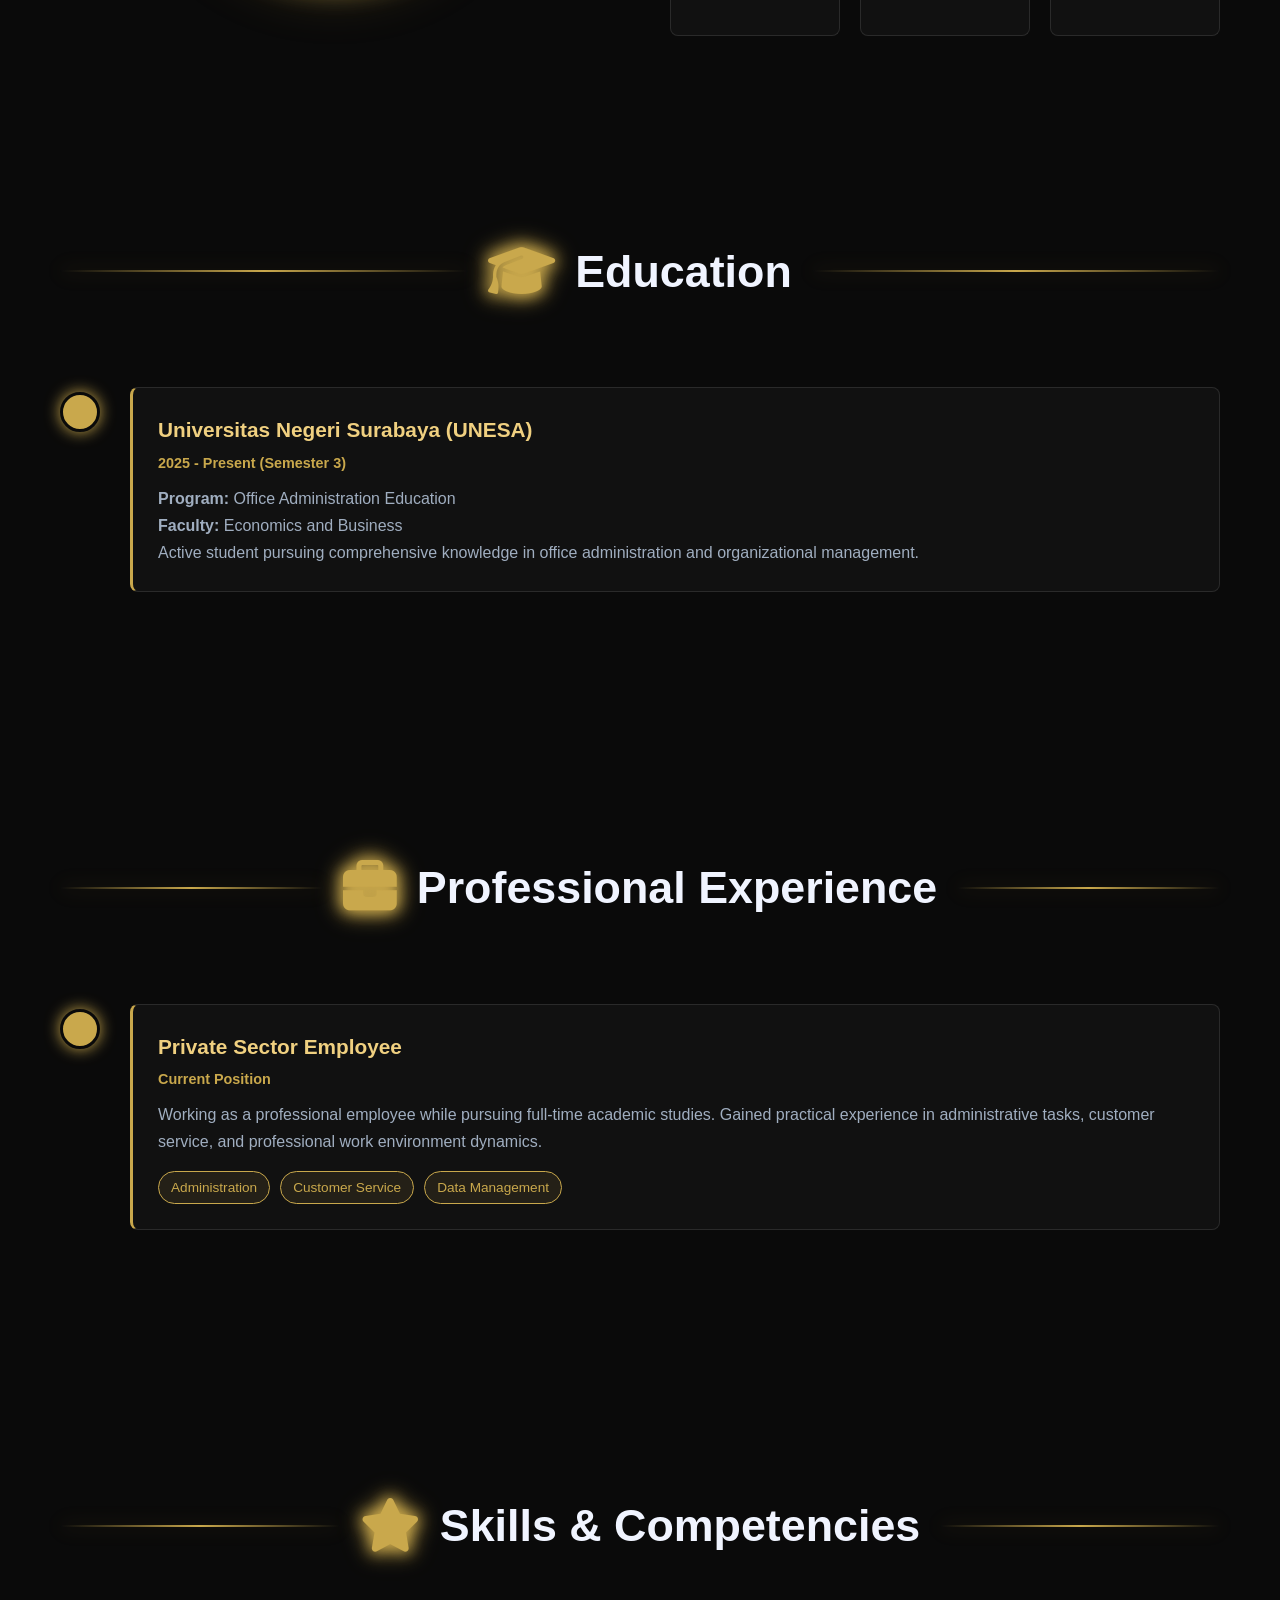
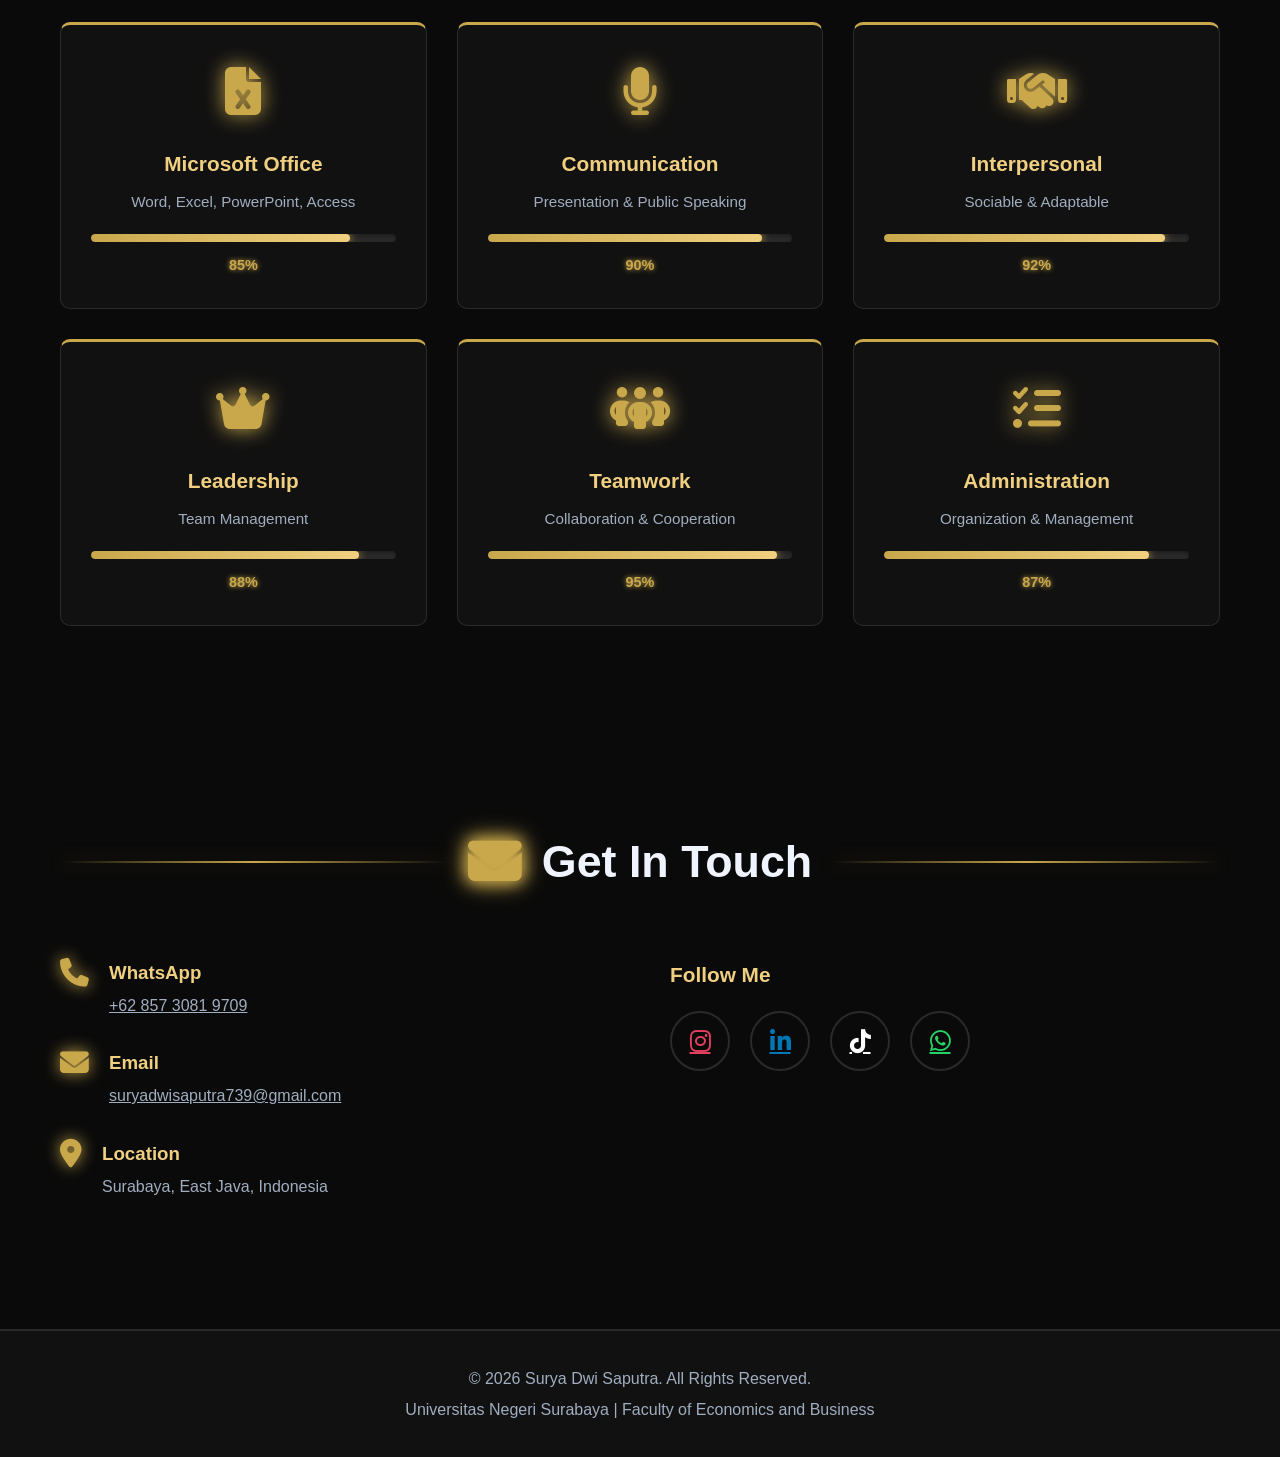
==== commit 4cdc955d: "Add files via upload" ====
--- a/index.html
+++ b/index.html
@@ -27,7 +27,7 @@
     <meta name="twitter:image" content="https://suryadwisaputra739-debug.github.io/myportfolio/social-preview.png">
 
     <link rel="stylesheet" href="https://cdnjs.cloudflare.com/ajax/libs/font-awesome/6.4.0/css/all.min.css">
-    <link rel="stylesheet" href="style.css?v=3">
+    <link rel="stylesheet" href="style.css?v=5">
 </head>
 <body>
     <!-- Progress Bar -->
@@ -62,6 +62,9 @@
     <!-- Hero Section -->
     <section class="hero" id="home">
         <div class="hero-content">
+            <div class="availability-badge">
+                <i class="fas fa-star badge-icon"></i> Growth Through Discipline & Dedication
+            </div>
             <h1 class="hero-title">Hello, I'm <span class="accent-text">Surya</span></h1>
             <p class="hero-subtitle">Office Administration Professional & Student</p>
             <p class="hero-description">
@@ -72,6 +75,9 @@
                 <a href="#about" class="btn btn-secondary">Learn More</a>
             </div>
         </div>
+        <a href="#about" class="scroll-indicator" aria-label="Scroll down">
+            <i class="fas fa-chevron-down"></i>
+        </a>
     </section>
 
     <!-- About Section -->
@@ -92,15 +98,15 @@
                     </p>
                     <div class="about-stats">
                         <div class="stat-box">
-                            <h3>3</h3>
+                            <h3 data-count="3">0</h3>
                             <p>Semesters</p>
                         </div>
                         <div class="stat-box">
-                            <h3>2</h3>
+                            <h3 data-count="2">0</h3>
                             <p>Internships</p>
                         </div>
                         <div class="stat-box">
-                            <h3>6+</h3>
+                            <h3 data-count="6" data-suffix="+">0</h3>
                             <p>Skills</p>
                         </div>
                     </div>
--- a/style.css
+++ b/style.css
@@ -294,6 +294,71 @@
     justify-content: center;
     flex-wrap: wrap;
     animation: slideInUp 1s ease-out 0.6s backwards;
+}
+
+/* Availability Badge */
+.availability-badge {
+    display: inline-flex;
+    align-items: center;
+    gap: 10px;
+    padding: 8px 18px;
+    border: 1px solid var(--primary-gold);
+    border-radius: 50px;
+    color: var(--primary-gold);
+    font-size: 0.9em;
+    font-weight: 600;
+    margin-bottom: 1.5rem;
+    background: rgba(201, 168, 76, 0.08);
+    animation: slideInUp 1s ease-out backwards;
+}
+
+body[data-theme="blue"] .availability-badge {
+    border-color: #5B7BFD;
+    color: #5B7BFD;
+    background: rgba(91, 123, 253, 0.1);
+}
+
+.status-dot,
+.badge-icon {
+    font-size: 0.85em;
+    color: var(--primary-gold);
+    filter: drop-shadow(0 0 6px var(--primary-gold));
+    animation: pulse-dot 2.5s ease-in-out infinite;
+}
+
+body[data-theme="blue"] .status-dot,
+body[data-theme="blue"] .badge-icon {
+    color: #5B7BFD;
+    filter: drop-shadow(0 0 6px #5B7BFD);
+}
+
+@keyframes pulse-dot {
+    0%, 100% { opacity: 1; transform: scale(1); }
+    50% { opacity: 0.6; transform: scale(0.85); }
+}
+
+/* Scroll Down Indicator */
+.scroll-indicator {
+    position: absolute;
+    bottom: 30px;
+    left: 50%;
+    transform: translateX(-50%);
+    color: var(--primary-gold);
+    font-size: 1.4em;
+    opacity: 0.8;
+    z-index: 2;
+    animation: bounce-down 2s ease-in-out infinite;
+    transition: var(--transition);
+}
+
+.scroll-indicator:hover {
+    opacity: 1;
+    color: var(--light-gold);
+}
+
+@keyframes bounce-down {
+    0%, 100% { transform: translateX(-50%) translateY(0); }
+    50% { transform: translateX(-50%) translateY(10px); }
 }
 
 /* Buttons */
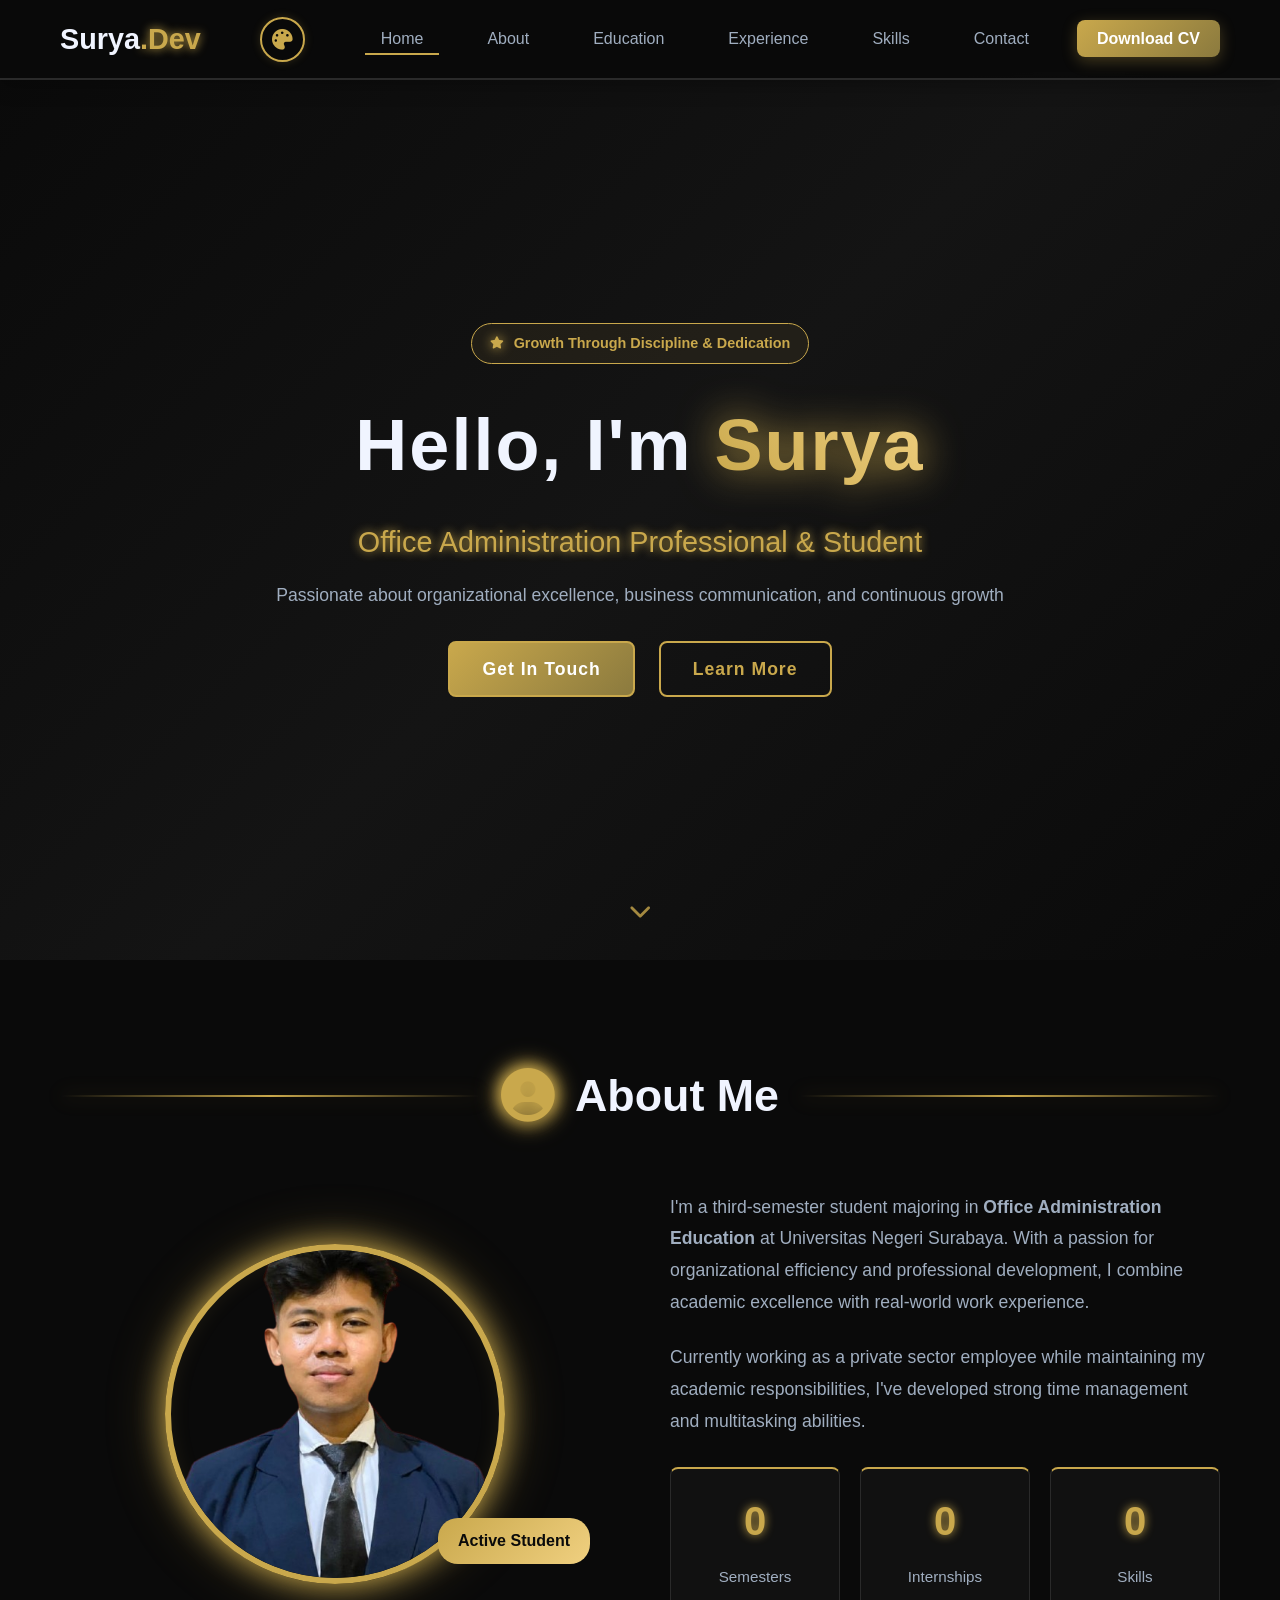
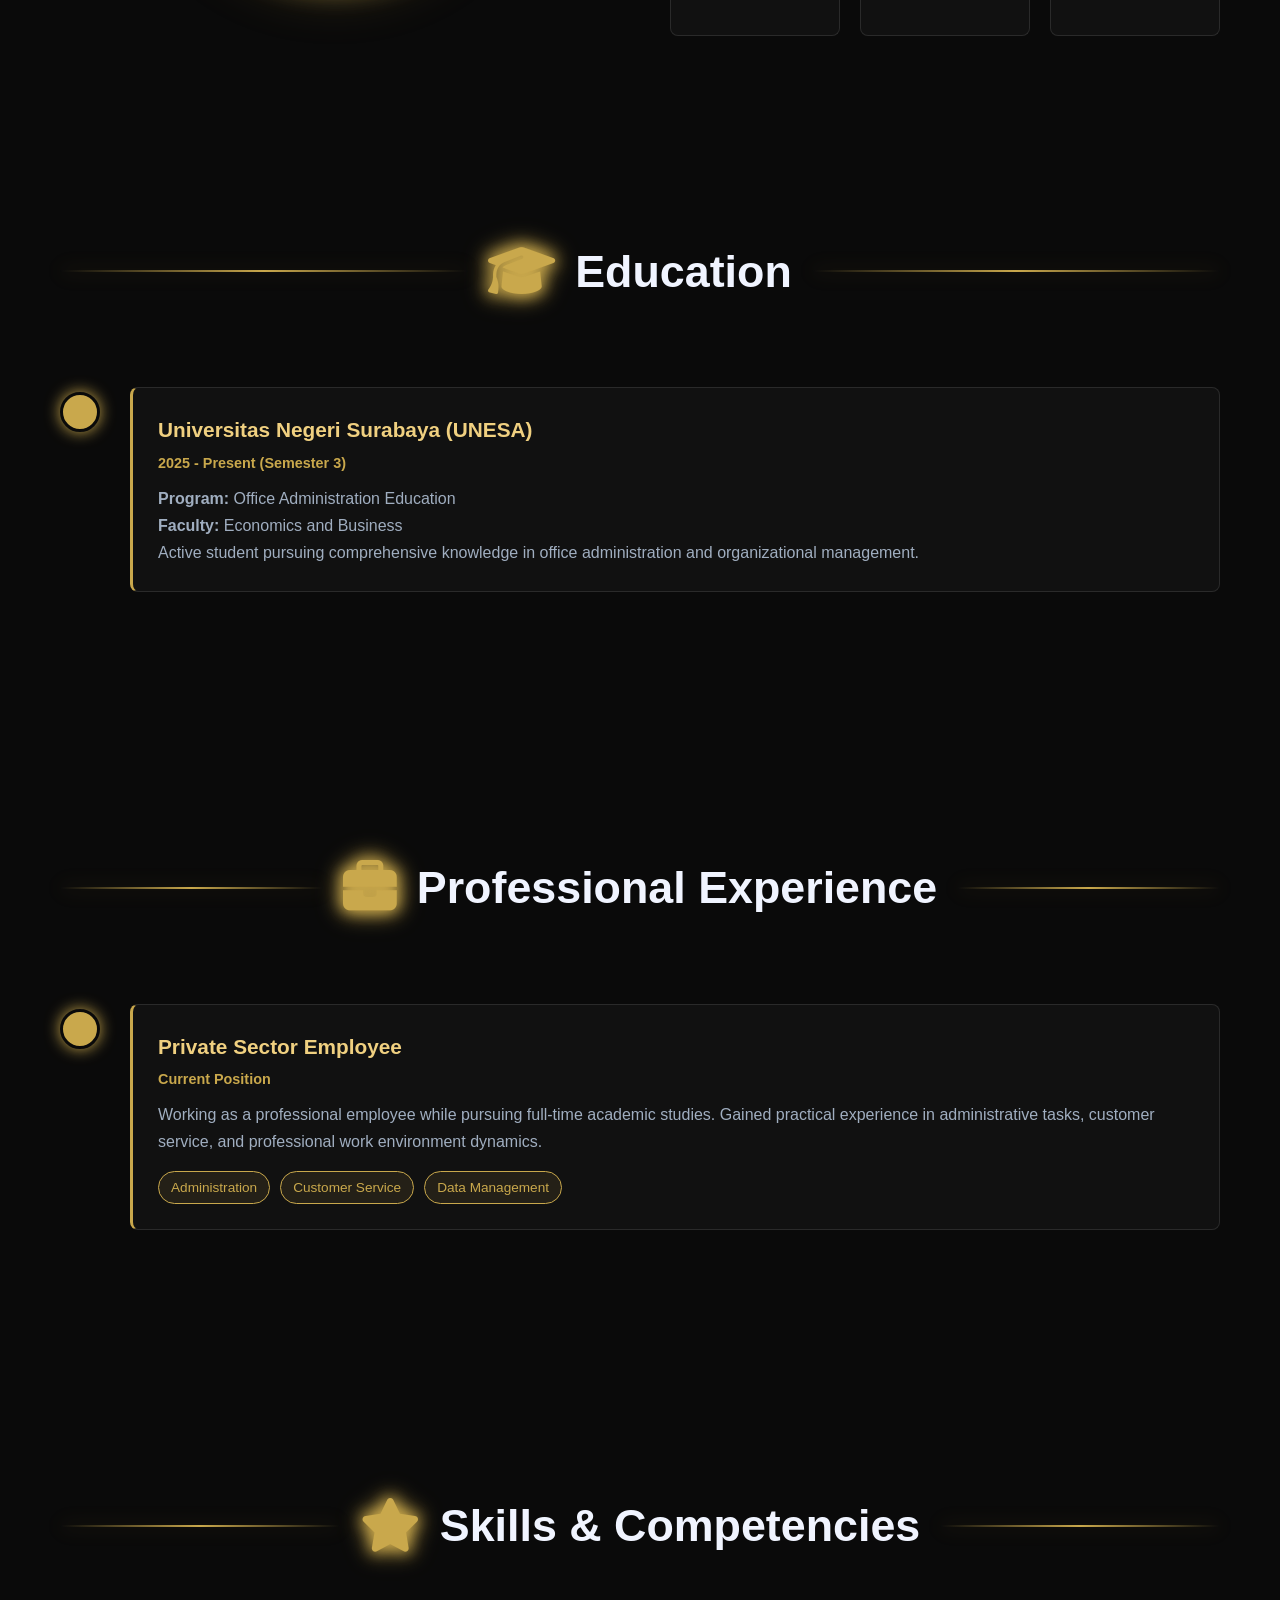
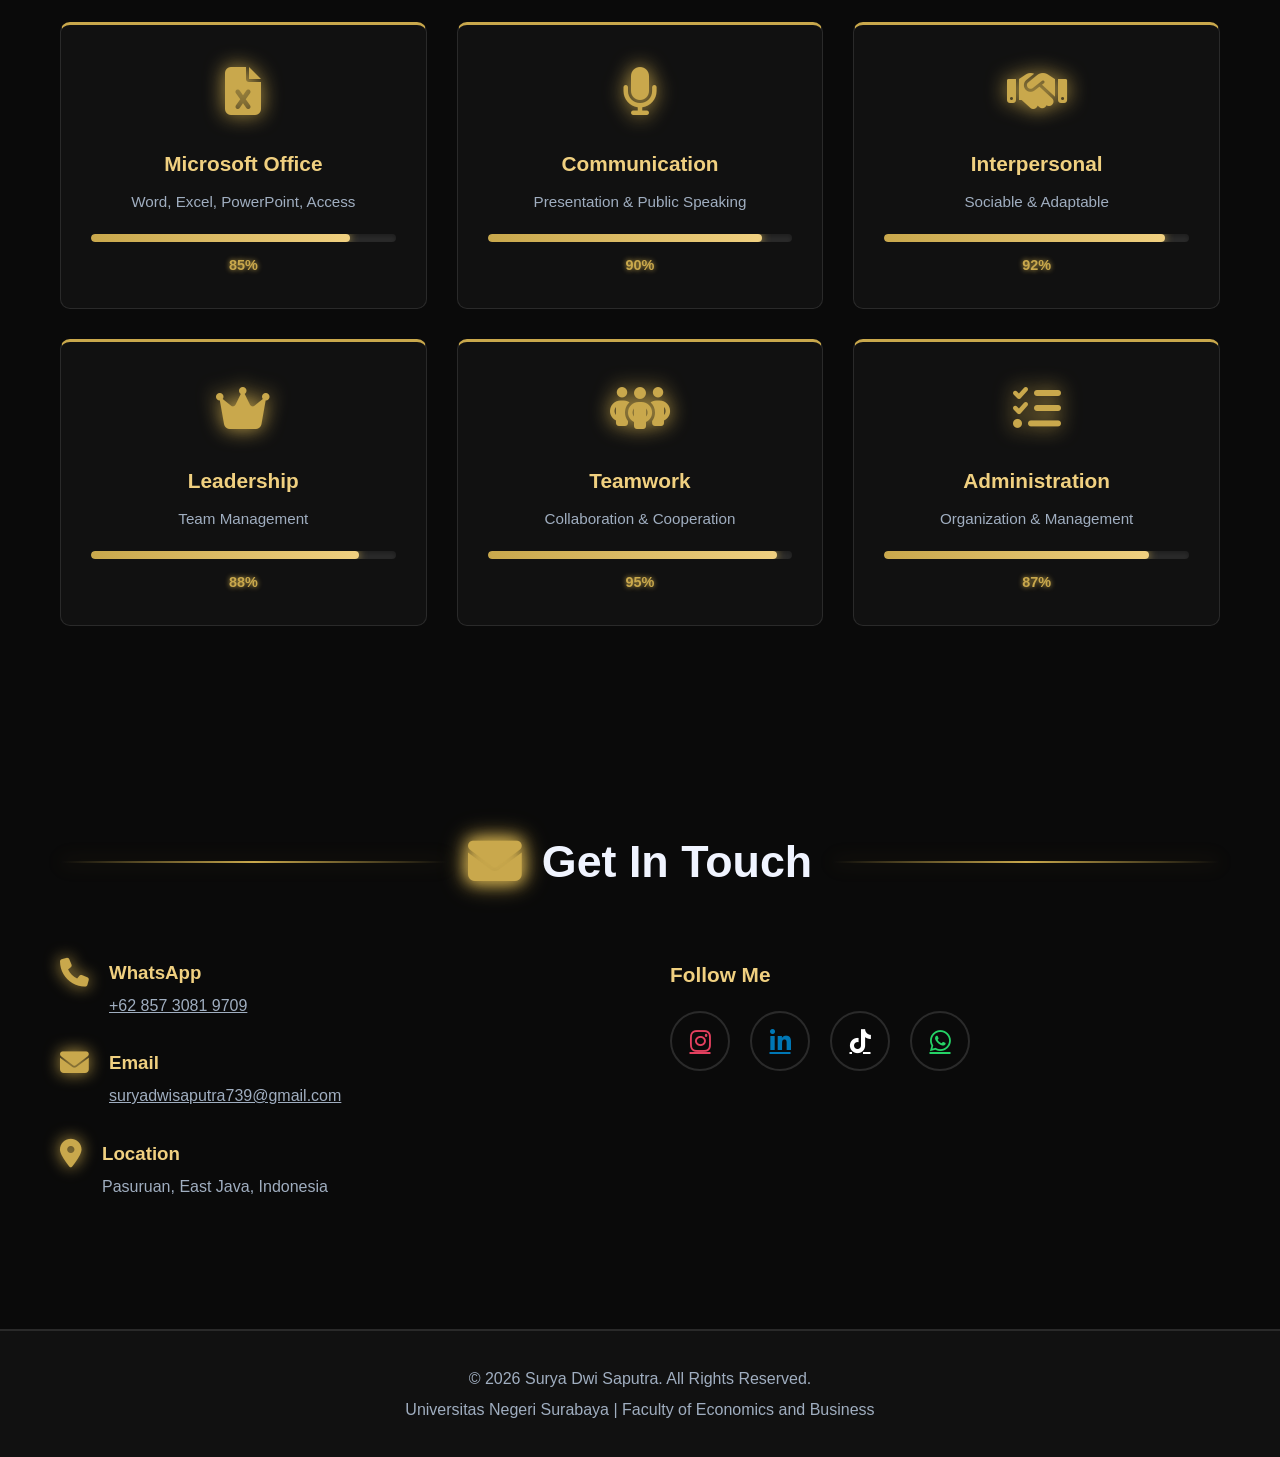
==== commit 6444b1c9: "Update index.html" ====
--- a/index.html
+++ b/index.html
@@ -253,7 +253,7 @@
                         <i class="fas fa-map-marker-alt"></i>
                         <div>
                             <h3>Location</h3>
-                            <p>Surabaya, East Java, Indonesia</p>
+                            <p>Pasuruan, East Java, Indonesia</p>
                         </div>
                     </div>
                 </div>
@@ -291,4 +291,4 @@
 
     <script src="script.js"></script>
 </body>
-</html>+</html>
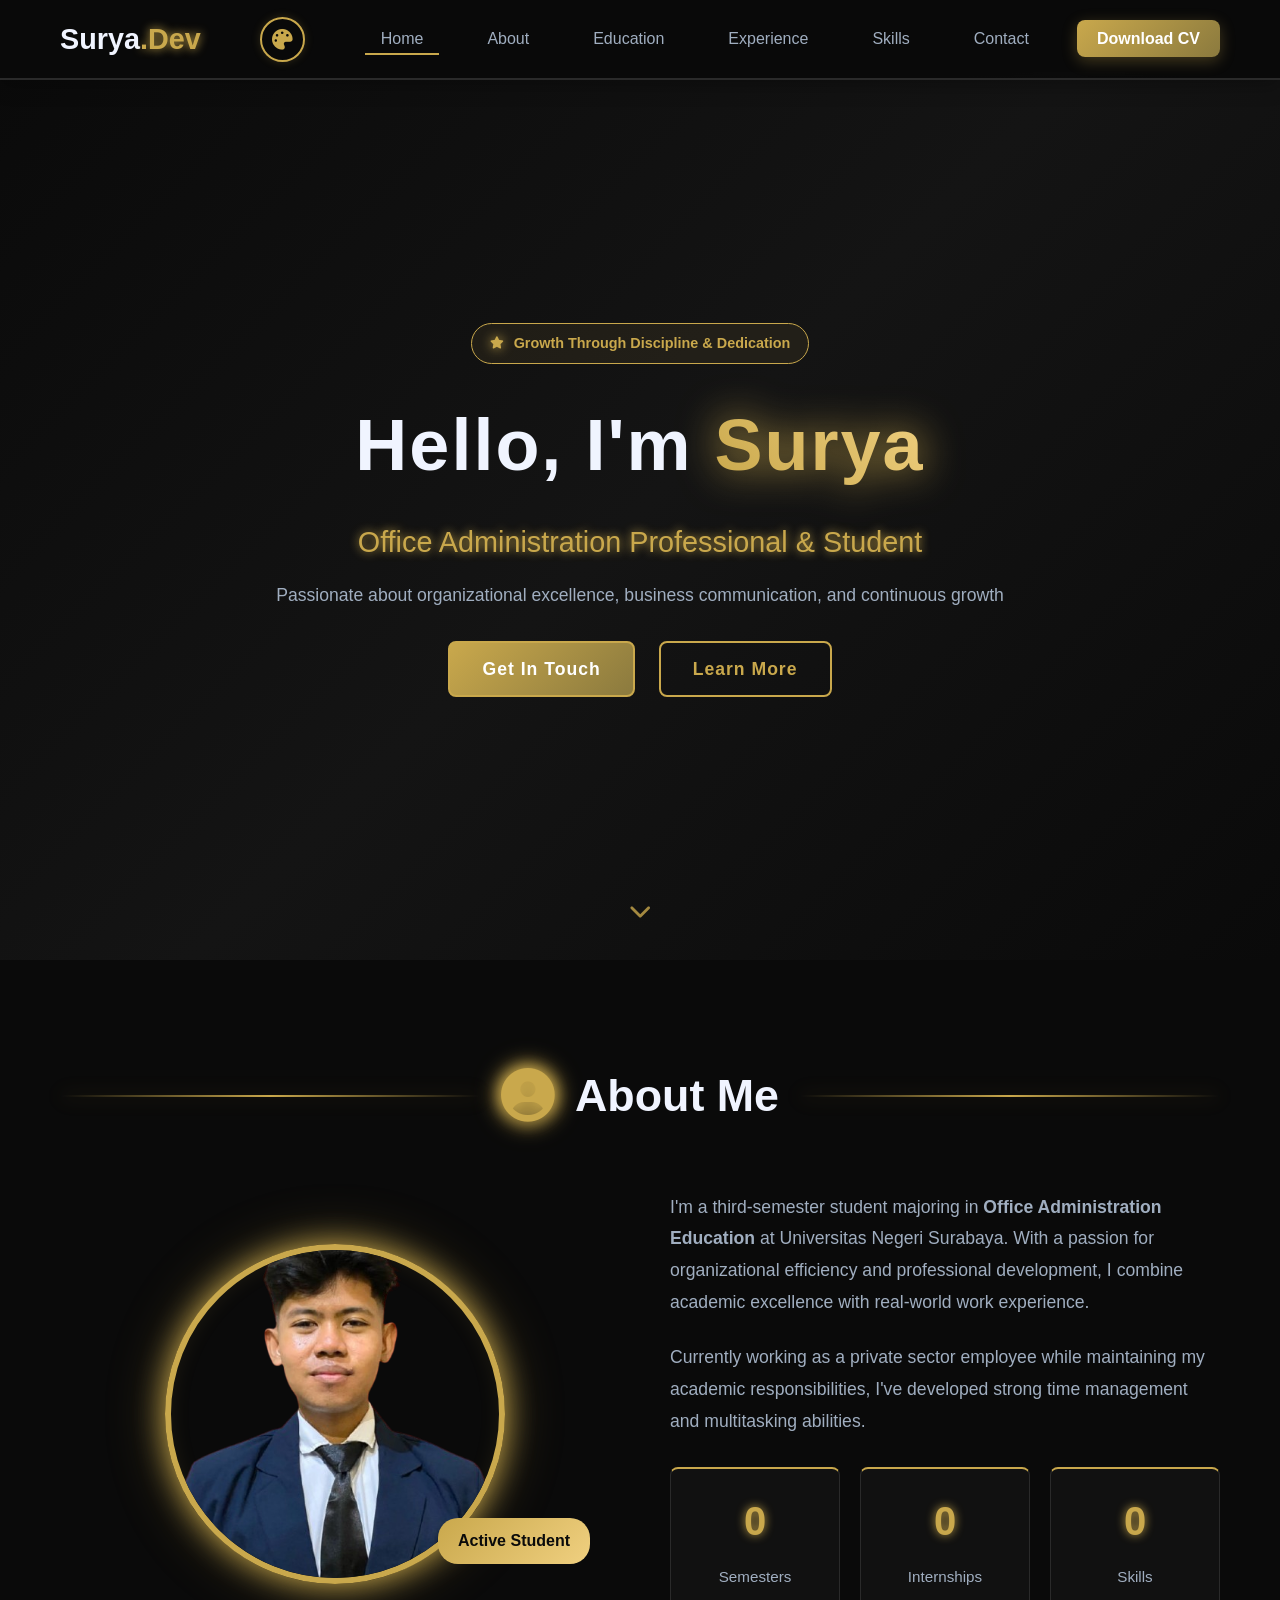
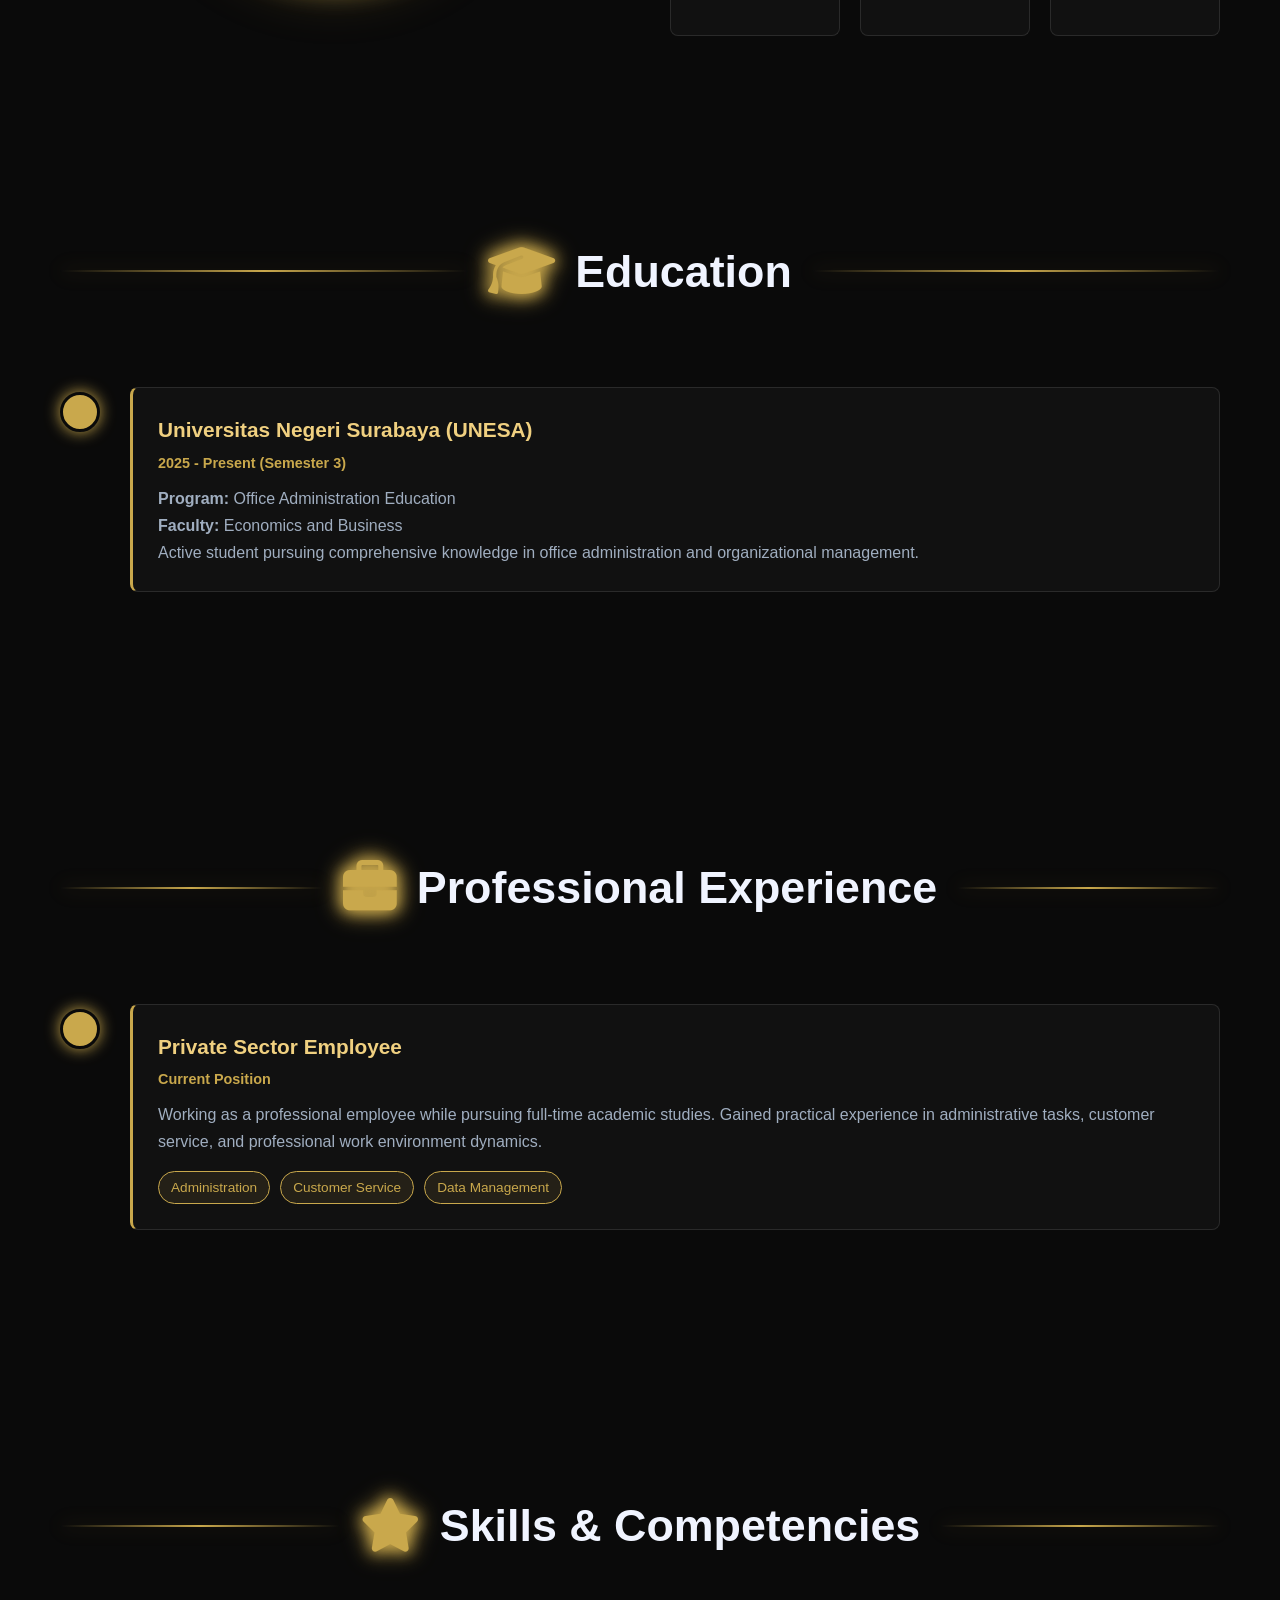
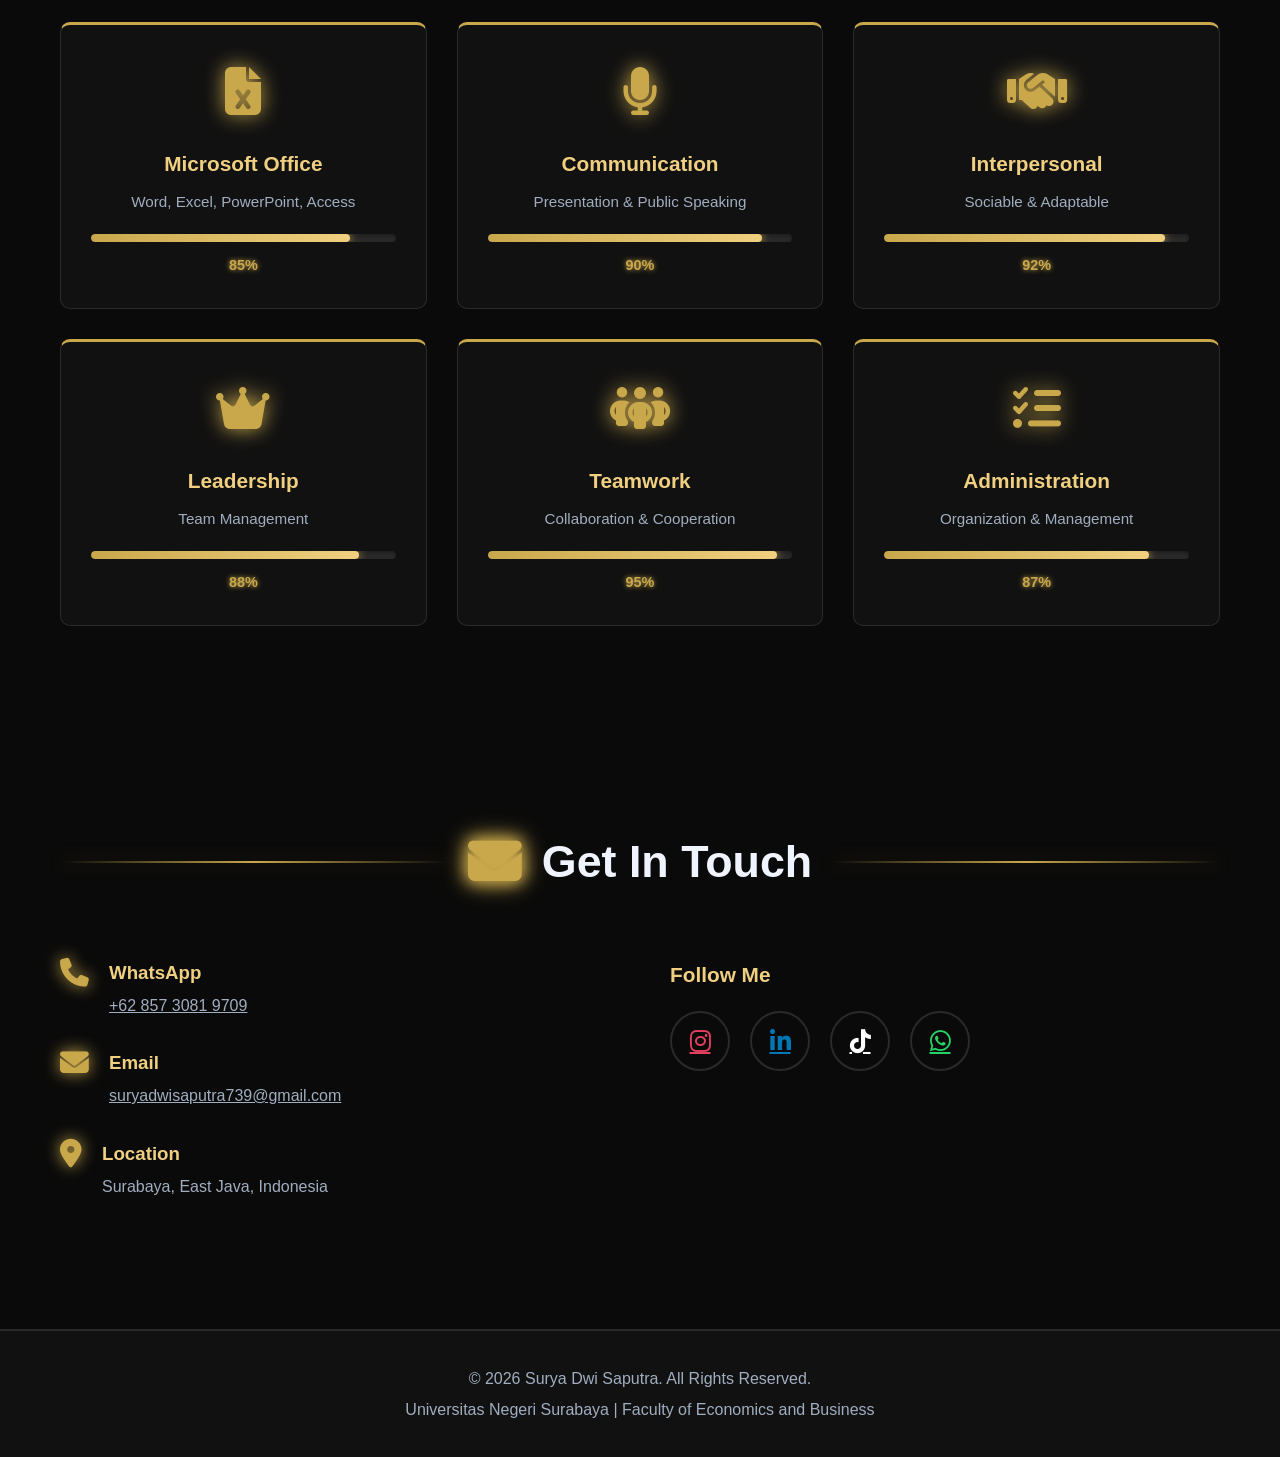
==== commit 6c4892f6: "Add files via upload" ====
--- a/index.html
+++ b/index.html
@@ -7,11 +7,11 @@
     <meta name="description" content="Surya Dwi Saputra - Office Administration Professional & Student at Universitas Negeri Surabaya (UNESA). Explore my education, experience, and skills.">
 
     <!-- Favicon -->
-    <link rel="icon" type="image/png" sizes="32x32" href="favicon-32x32.png">
-    <link rel="icon" type="image/png" sizes="16x16" href="favicon-16x16.png">
-    <link rel="icon" type="image/png" sizes="192x192" href="favicon-192x192.png">
-    <link rel="apple-touch-icon" sizes="180x180" href="apple-touch-icon.png">
-    <link rel="shortcut icon" href="favicon.ico">
+    <link rel="icon" type="image/png" sizes="32x32" href="favicon-32x32.png?v=2">
+    <link rel="icon" type="image/png" sizes="16x16" href="favicon-16x16.png?v=2">
+    <link rel="icon" type="image/png" sizes="192x192" href="favicon-192x192.png?v=2">
+    <link rel="apple-touch-icon" sizes="180x180" href="apple-touch-icon.png?v=2">
+    <link rel="shortcut icon" href="favicon.ico?v=2">
 
     <!-- Open Graph / Link Preview (WhatsApp, Facebook, etc.) -->
     <meta property="og:type" content="website">
@@ -253,7 +253,7 @@
                         <i class="fas fa-map-marker-alt"></i>
                         <div>
                             <h3>Location</h3>
-                            <p>Pasuruan, East Java, Indonesia</p>
+                            <p>Surabaya, East Java, Indonesia</p>
                         </div>
                     </div>
                 </div>
@@ -291,4 +291,4 @@
 
     <script src="script.js"></script>
 </body>
-</html>
+</html>
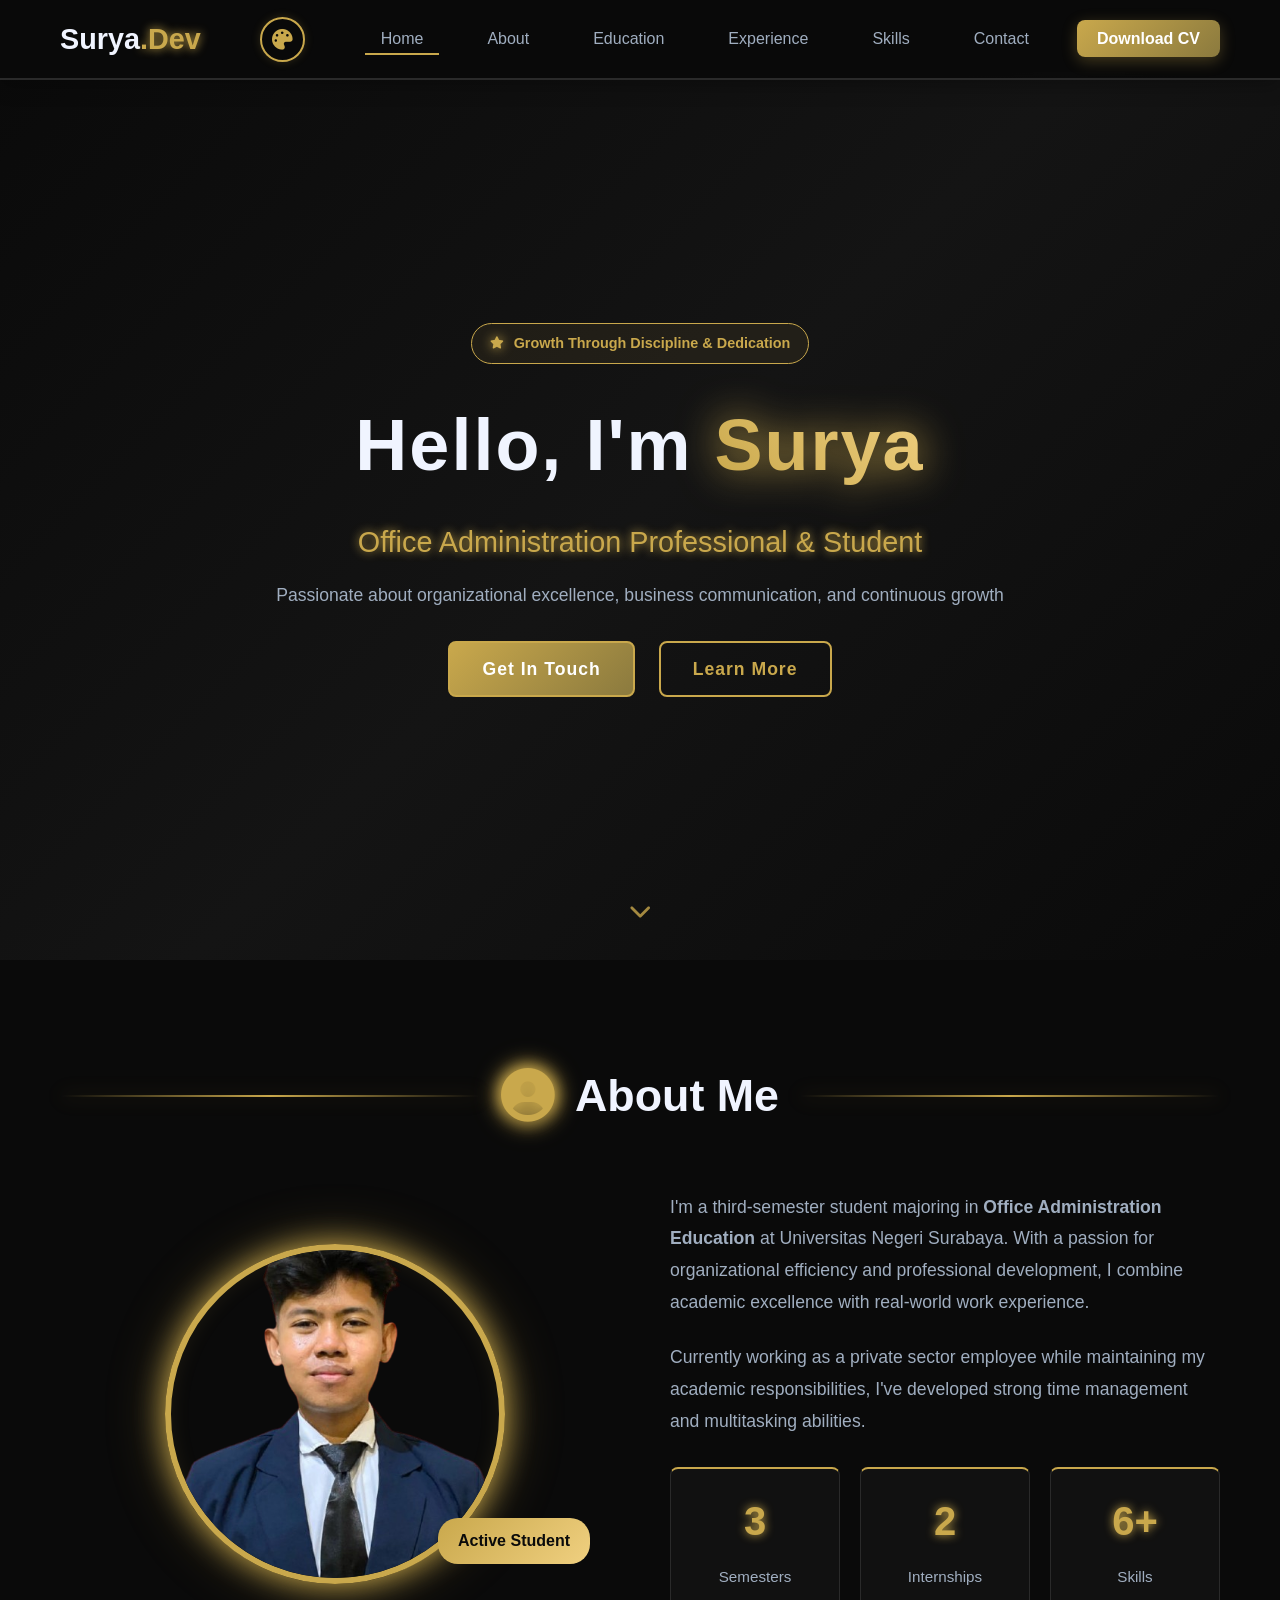
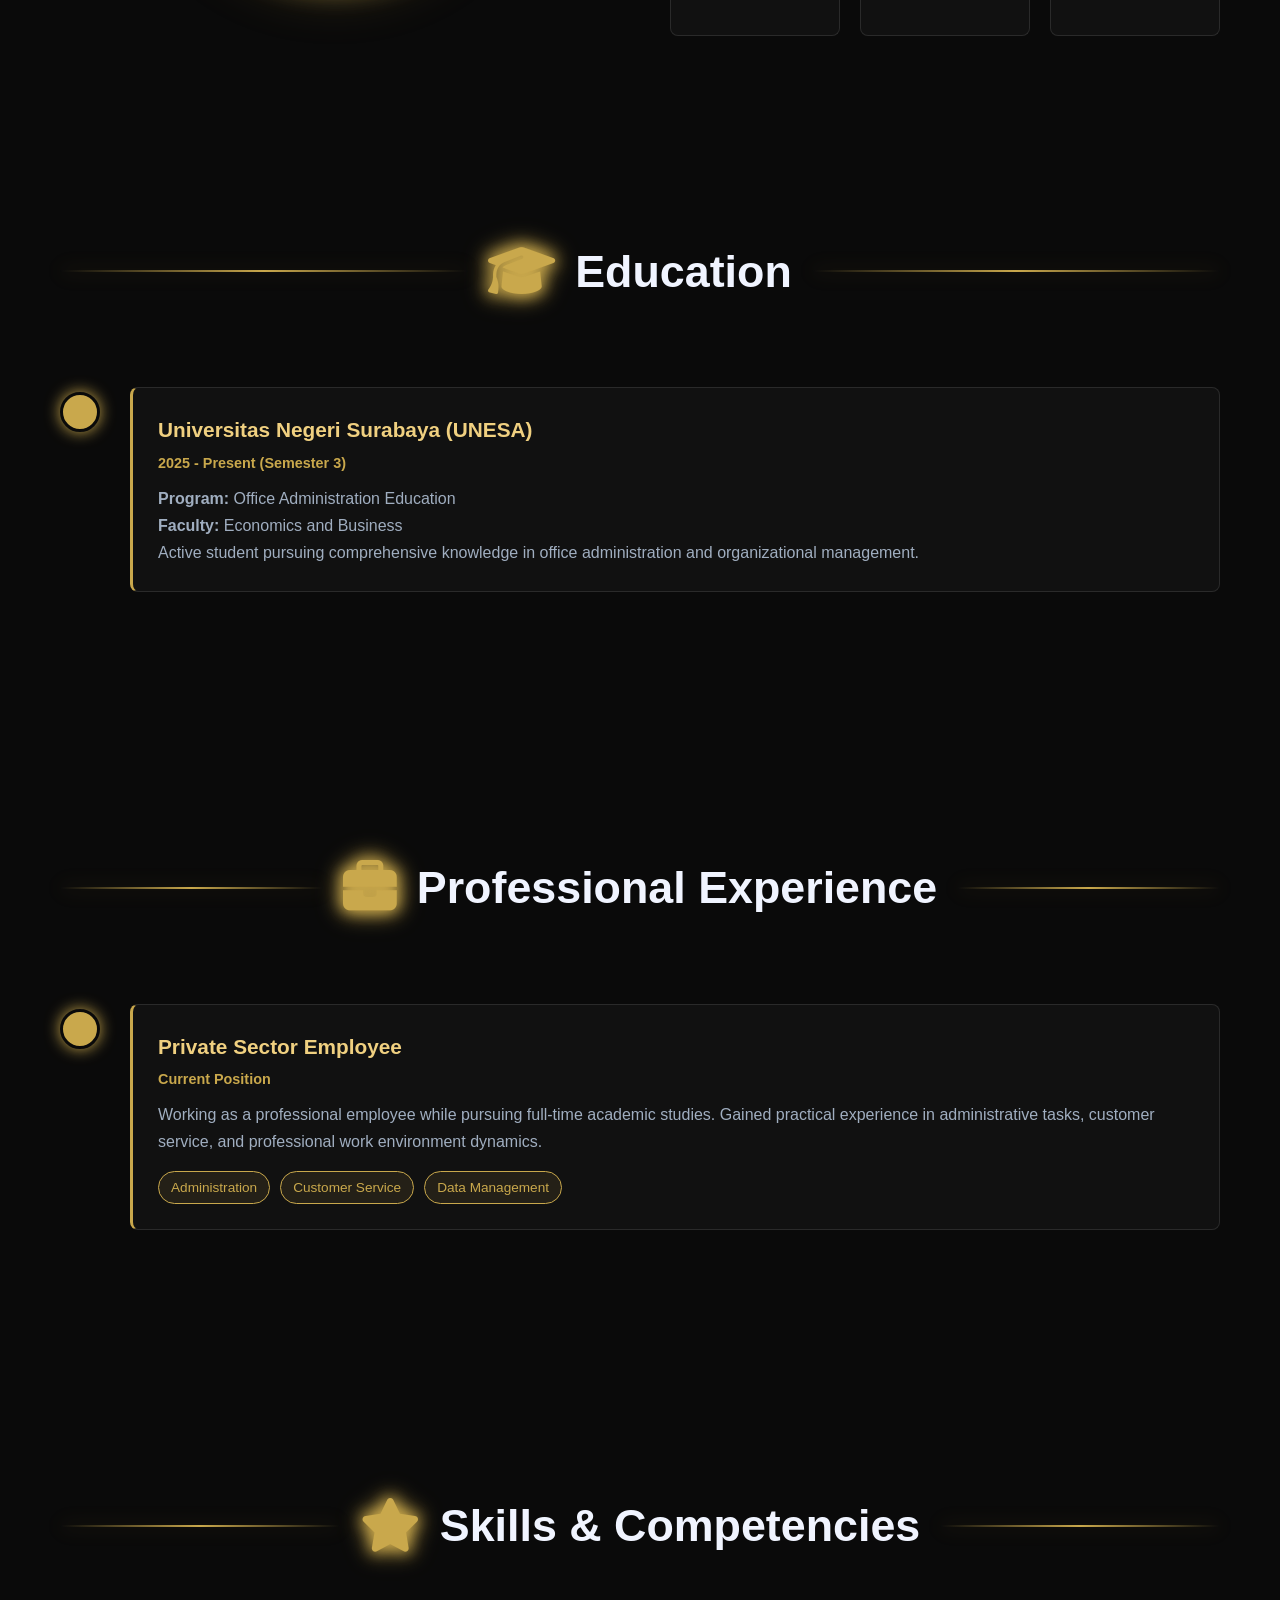
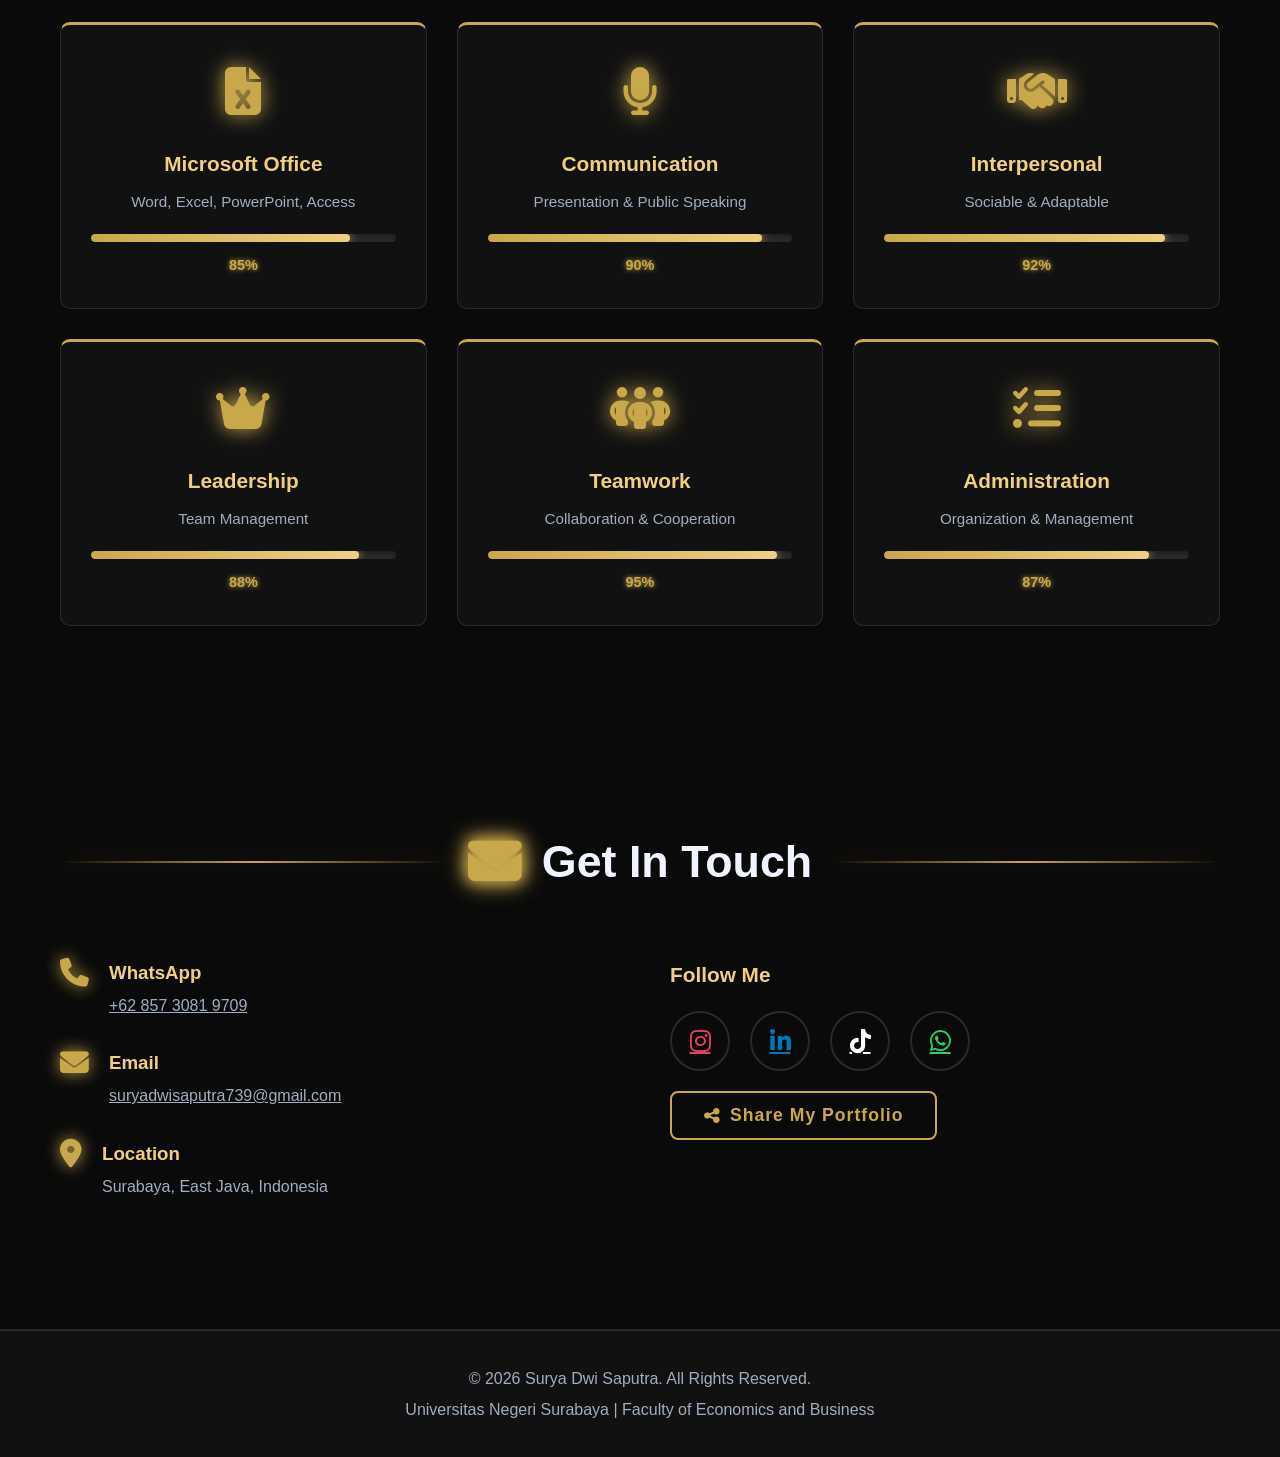
==== commit a5503f9e: "Add files via upload" ====
--- a/index.html
+++ b/index.html
@@ -26,8 +26,34 @@
     <meta name="twitter:description" content="Active student at Universitas Negeri Surabaya (UNESA) with real-world experience in administration and customer service.">
     <meta name="twitter:image" content="https://suryadwisaputra739-debug.github.io/myportfolio/social-preview.png">
 
+    <!-- Canonical URL -->
+    <link rel="canonical" href="https://suryadwisaputra739-debug.github.io/myportfolio/">
+
+    <!-- Structured Data (SEO) -->
+    <script type="application/ld+json">
+    {
+        "@context": "https://schema.org",
+        "@type": "Person",
+        "name": "Surya Dwi Saputra",
+        "url": "https://suryadwisaputra739-debug.github.io/myportfolio/",
+        "image": "https://suryadwisaputra739-debug.github.io/myportfolio/social-preview.png",
+        "jobTitle": "Office Administration Student",
+        "description": "Office Administration Professional & Student at Universitas Negeri Surabaya (UNESA).",
+        "email": "mailto:suryadwisaputra739@gmail.com",
+        "alumniOf": {
+            "@type": "CollegeOrUniversity",
+            "name": "Universitas Negeri Surabaya (UNESA)"
+        },
+        "sameAs": [
+            "https://www.instagram.com/sryaasptraa",
+            "https://www.linkedin.com/in/surya-dwi-saputra-48396b37a",
+            "https://www.tiktok.com/@sryaasptraa"
+        ]
+    }
+    </script>
+
     <link rel="stylesheet" href="https://cdnjs.cloudflare.com/ajax/libs/font-awesome/6.4.0/css/all.min.css">
-    <link rel="stylesheet" href="style.css?v=5">
+    <link rel="stylesheet" href="style.css?v=6">
 </head>
 <body>
     <!-- Progress Bar -->
@@ -54,7 +80,7 @@
                 <li><a href="#experience" class="nav-link">Experience</a></li>
                 <li><a href="#skills" class="nav-link">Skills</a></li>
                 <li><a href="#contact" class="nav-link">Contact</a></li>
-                <li><a href="cv.pdf" class="nav-link btn-cv" download>Download CV</a></li>
+                <li><a href="cv.pdf" class="nav-link btn-cv" id="cvPreviewBtn">Download CV</a></li>
             </ul>
         </div>
     </nav>
@@ -273,6 +299,9 @@
                             <i class="fab fa-whatsapp"></i>
                         </a>
                     </div>
+                    <button class="btn btn-secondary share-btn" id="shareBtn">
+                        <i class="fas fa-share-nodes"></i> Share My Portfolio
+                    </button>
                 </div>
             </div>
         </div>
@@ -289,6 +318,18 @@
         <i class="fas fa-chevron-up"></i>
     </button>
 
+    <!-- CV Preview Modal -->
+    <div class="cv-modal" id="cvModal">
+        <div class="cv-modal-overlay" id="cvModalOverlay"></div>
+        <div class="cv-modal-content">
+            <button class="cv-modal-close" id="cvModalClose" aria-label="Close preview">&times;</button>
+            <iframe src="cv.pdf" class="cv-modal-iframe" title="CV Preview"></iframe>
+            <a href="cv.pdf" download class="btn btn-primary cv-modal-download">
+                <i class="fas fa-download"></i> Download PDF
+            </a>
+        </div>
+    </div>
+
     <script src="script.js"></script>
 </body>
 </html>
--- a/style.css
+++ b/style.css
@@ -890,6 +890,83 @@
     transform: translateY(-5px) scale(1.1);
 }
 
+/* CV Preview Modal */
+.cv-modal {
+    position: fixed;
+    inset: 0;
+    z-index: 2000;
+    display: none;
+    align-items: center;
+    justify-content: center;
+    padding: 30px 20px;
+}
+
+.cv-modal.active {
+    display: flex;
+}
+
+.cv-modal-overlay {
+    position: absolute;
+    inset: 0;
+    background: rgba(0, 0, 0, 0.75);
+    backdrop-filter: blur(4px);
+}
+
+.cv-modal-content {
+    position: relative;
+    z-index: 1;
+    background: var(--card-bg);
+    border: 1px solid var(--border-color);
+    border-radius: 12px;
+    box-shadow: var(--shadow-strong), 0 0 40px rgba(0, 0, 0, 0.5);
+    width: min(700px, 100%);
+    max-height: 90vh;
+    display: flex;
+    flex-direction: column;
+    padding: 24px 20px 20px;
+    gap: 16px;
+    animation: fadeInUp 0.3s ease-out;
+}
+
+.cv-modal-close {
+    position: absolute;
+    top: 6px;
+    right: 12px;
+    background: none;
+    border: none;
+    color: var(--text-gray);
+    font-size: 1.8em;
+    cursor: pointer;
+    line-height: 1;
+    z-index: 2;
+    transition: var(--transition);
+}
+
+.cv-modal-close:hover {
+    color: var(--primary-gold);
+}
+
+.cv-modal-iframe {
+    width: 100%;
+    flex: 1;
+    min-height: 55vh;
+    border: 1px solid var(--border-color);
+    border-radius: 8px;
+    background: #ffffff;
+}
+
+.cv-modal-download {
+    align-self: center;
+    width: fit-content;
+}
+
+/* Share Portfolio Button */
+.share-btn {
+    margin-top: 20px;
+    display: inline-flex;
+    align-items: center;
+    gap: 10px;
+}
 /* Footer */
 .footer {
     background: var(--card-bg);
